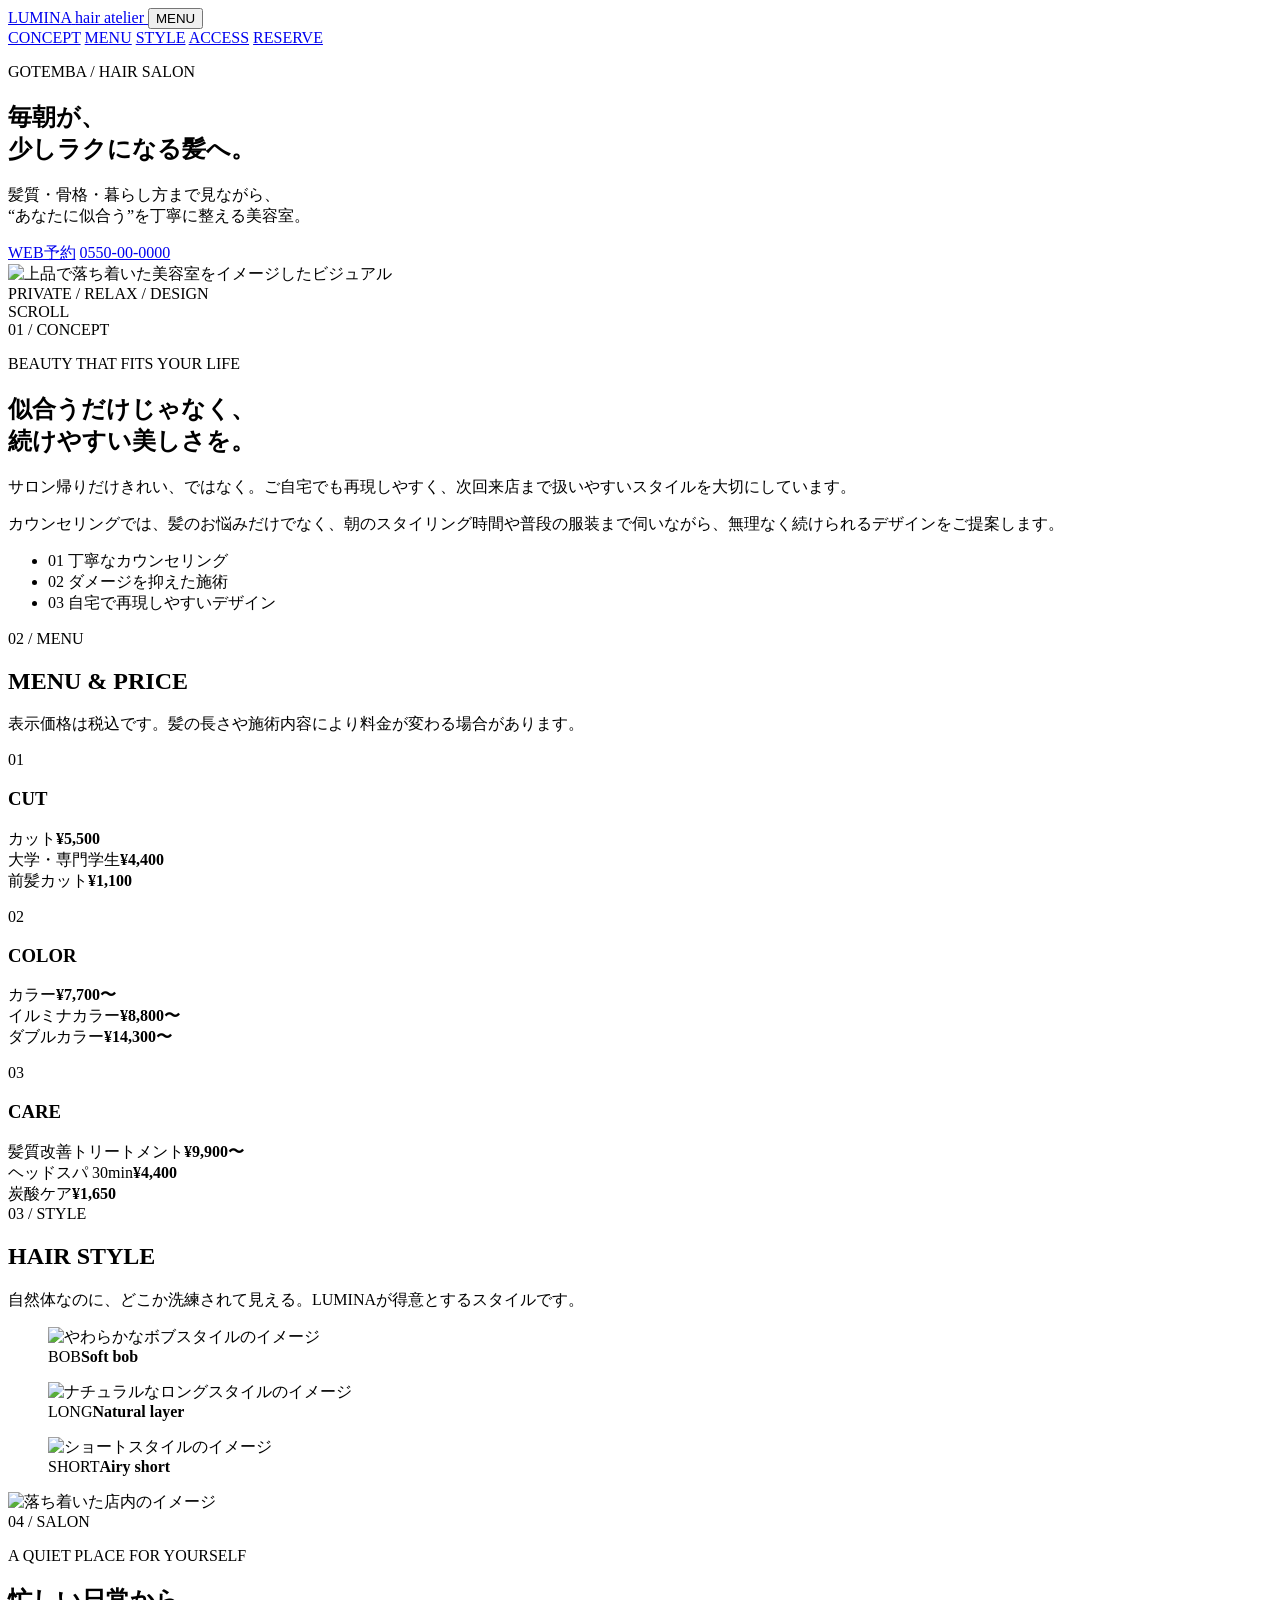
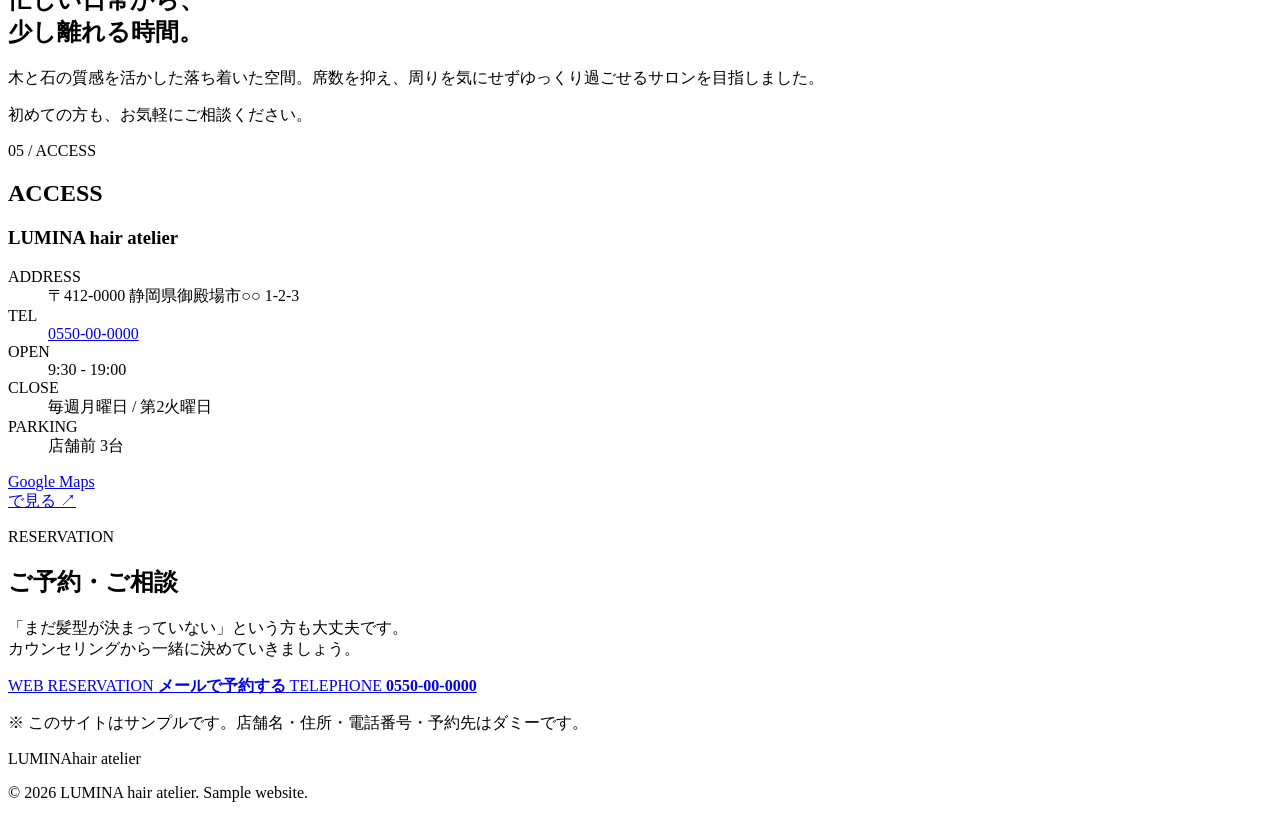
==== index.html @ da809fb8 "Add index.html" ====
<!doctype html>
<html lang="ja">
<head>
  <meta charset="utf-8" />
  <meta name="viewport" content="width=device-width, initial-scale=1" />
  <meta name="description" content="御殿場の美容室 LUMINA hair atelier。髪質とライフスタイルに寄り添い、扱いやすく上品なヘアスタイルをご提案します。" />
  <meta name="theme-color" content="#f6f1ea" />
  <meta property="og:title" content="LUMINA hair atelier | 御殿場の美容室" />
  <meta property="og:description" content="毎朝が、少しラクになる髪へ。カット・カラー・髪質改善まで、あなたに合わせてご提案します。" />
  <meta property="og:type" content="website" />
  <title>LUMINA hair atelier | 御殿場の美容室</title>
  <link rel="stylesheet" href="styles.css" />
</head>
<body>
  <header class="site-header" id="top">
    <a class="brand" href="#top" aria-label="トップへ">
      <span class="brand-main">LUMINA</span>
      <span class="brand-sub">hair atelier</span>
    </a>
    <button class="menu-btn" type="button" aria-expanded="false" aria-controls="global-nav">MENU</button>
    <nav id="global-nav" class="global-nav" aria-label="メインナビゲーション">
      <a href="#concept">CONCEPT</a>
      <a href="#menu">MENU</a>
      <a href="#style">STYLE</a>
      <a href="#access">ACCESS</a>
      <a class="nav-cta" href="#reserve">RESERVE</a>
    </nav>
  </header>

  <main>
    <section class="hero">
      <div class="hero-copy reveal">
        <p class="eyebrow">GOTEMBA / HAIR SALON</p>
        <h1>毎朝が、<br />少しラクになる髪へ。</h1>
        <p class="lead">髪質・骨格・暮らし方まで見ながら、<br class="pc" />“あなたに似合う”を丁寧に整える美容室。</p>
        <div class="hero-actions">
          <a class="btn primary" href="#reserve">WEB予約</a>
          <a class="btn ghost" href="tel:0550000000">0550-00-0000</a>
        </div>
      </div>
      <div class="hero-visual reveal delay-1">
        <img src="assets/hero.svg" alt="上品で落ち着いた美容室をイメージしたビジュアル" />
        <div class="hero-tag">PRIVATE / RELAX / DESIGN</div>
      </div>
      <div class="scroll-hint">SCROLL</div>
    </section>

    <section class="section intro" id="concept">
      <div class="section-label">01 / CONCEPT</div>
      <div class="split">
        <div class="split-title reveal">
          <p class="eyebrow">BEAUTY THAT FITS YOUR LIFE</p>
          <h2>似合うだけじゃなく、<br />続けやすい美しさを。</h2>
        </div>
        <div class="split-body reveal delay-1">
          <p>サロン帰りだけきれい、ではなく。ご自宅でも再現しやすく、次回来店まで扱いやすいスタイルを大切にしています。</p>
          <p>カウンセリングでは、髪のお悩みだけでなく、朝のスタイリング時間や普段の服装まで伺いながら、無理なく続けられるデザインをご提案します。</p>
          <ul class="feature-list">
            <li><span>01</span> 丁寧なカウンセリング</li>
            <li><span>02</span> ダメージを抑えた施術</li>
            <li><span>03</span> 自宅で再現しやすいデザイン</li>
          </ul>
        </div>
      </div>
    </section>

    <section class="section menu-section" id="menu">
      <div class="section-head reveal">
        <div>
          <div class="section-label">02 / MENU</div>
          <h2>MENU & PRICE</h2>
        </div>
        <p>表示価格は税込です。髪の長さや施術内容により料金が変わる場合があります。</p>
      </div>
      <div class="menu-grid">
        <article class="menu-card reveal">
          <p class="menu-no">01</p>
          <h3>CUT</h3>
          <div class="price-row"><span>カット</span><strong>¥5,500</strong></div>
          <div class="price-row"><span>大学・専門学生</span><strong>¥4,400</strong></div>
          <div class="price-row"><span>前髪カット</span><strong>¥1,100</strong></div>
        </article>
        <article class="menu-card reveal delay-1">
          <p class="menu-no">02</p>
          <h3>COLOR</h3>
          <div class="price-row"><span>カラー</span><strong>¥7,700〜</strong></div>
          <div class="price-row"><span>イルミナカラー</span><strong>¥8,800〜</strong></div>
          <div class="price-row"><span>ダブルカラー</span><strong>¥14,300〜</strong></div>
        </article>
        <article class="menu-card reveal delay-2">
          <p class="menu-no">03</p>
          <h3>CARE</h3>
          <div class="price-row"><span>髪質改善トリートメント</span><strong>¥9,900〜</strong></div>
          <div class="price-row"><span>ヘッドスパ 30min</span><strong>¥4,400</strong></div>
          <div class="price-row"><span>炭酸ケア</span><strong>¥1,650</strong></div>
        </article>
      </div>
    </section>

    <section class="section style-section" id="style">
      <div class="section-head reveal">
        <div>
          <div class="section-label">03 / STYLE</div>
          <h2>HAIR STYLE</h2>
        </div>
        <p>自然体なのに、どこか洗練されて見える。LUMINAが得意とするスタイルです。</p>
      </div>
      <div class="style-grid">
        <figure class="style-card reveal">
          <img src="assets/style-1.svg" alt="やわらかなボブスタイルのイメージ" />
          <figcaption><span>BOB</span><strong>Soft bob</strong></figcaption>
        </figure>
        <figure class="style-card tall reveal delay-1">
          <img src="assets/style-2.svg" alt="ナチュラルなロングスタイルのイメージ" />
          <figcaption><span>LONG</span><strong>Natural layer</strong></figcaption>
        </figure>
        <figure class="style-card reveal delay-2">
          <img src="assets/style-3.svg" alt="ショートスタイルのイメージ" />
          <figcaption><span>SHORT</span><strong>Airy short</strong></figcaption>
        </figure>
      </div>
    </section>

    <section class="section salon-section">
      <div class="salon-visual reveal">
        <img src="assets/salon.svg" alt="落ち着いた店内のイメージ" />
      </div>
      <div class="salon-copy reveal delay-1">
        <div class="section-label">04 / SALON</div>
        <p class="eyebrow">A QUIET PLACE FOR YOURSELF</p>
        <h2>忙しい日常から、<br />少し離れる時間。</h2>
        <p>木と石の質感を活かした落ち着いた空間。席数を抑え、周りを気にせずゆっくり過ごせるサロンを目指しました。</p>
        <p>初めての方も、お気軽にご相談ください。</p>
      </div>
    </section>

    <section class="section access-section" id="access">
      <div class="section-head reveal">
        <div>
          <div class="section-label">05 / ACCESS</div>
          <h2>ACCESS</h2>
        </div>
      </div>
      <div class="access-grid">
        <div class="access-info reveal">
          <h3>LUMINA hair atelier</h3>
          <dl>
            <div><dt>ADDRESS</dt><dd>〒412-0000 静岡県御殿場市○○ 1-2-3</dd></div>
            <div><dt>TEL</dt><dd><a href="tel:0550000000">0550-00-0000</a></dd></div>
            <div><dt>OPEN</dt><dd>9:30 - 19:00</dd></div>
            <div><dt>CLOSE</dt><dd>毎週月曜日 / 第2火曜日</dd></div>
            <div><dt>PARKING</dt><dd>店舗前 3台</dd></div>
          </dl>
        </div>
        <a class="map-card reveal delay-1" href="https://maps.google.com/" target="_blank" rel="noopener noreferrer" aria-label="Google Mapsを開く">
          <div class="map-gridline"></div>
          <span>Google Maps<br />で見る ↗</span>
        </a>
      </div>
    </section>

    <section class="reserve" id="reserve">
      <div class="reserve-inner reveal">
        <p class="eyebrow">RESERVATION</p>
        <h2>ご予約・ご相談</h2>
        <p>「まだ髪型が決まっていない」という方も大丈夫です。<br />カウンセリングから一緒に決めていきましょう。</p>
        <div class="reserve-actions">
          <a class="reserve-link main" href="mailto:sample@example.com?subject=LUMINA%20%E4%BA%88%E7%B4%84%E5%B8%8C%E6%9C%9B">
            <span>WEB RESERVATION</span>
            <strong>メールで予約する</strong>
          </a>
          <a class="reserve-link" href="tel:0550000000">
            <span>TELEPHONE</span>
            <strong>0550-00-0000</strong>
          </a>
        </div>
        <p class="note">※ このサイトはサンプルです。店舗名・住所・電話番号・予約先はダミーです。</p>
      </div>
    </section>
  </main>

  <footer class="site-footer">
    <div class="brand footer-brand"><span class="brand-main">LUMINA</span><span class="brand-sub">hair atelier</span></div>
    <p>© 2026 LUMINA hair atelier. Sample website.</p>
  </footer>

  <script src="script.js"></script>
</body>
</html>
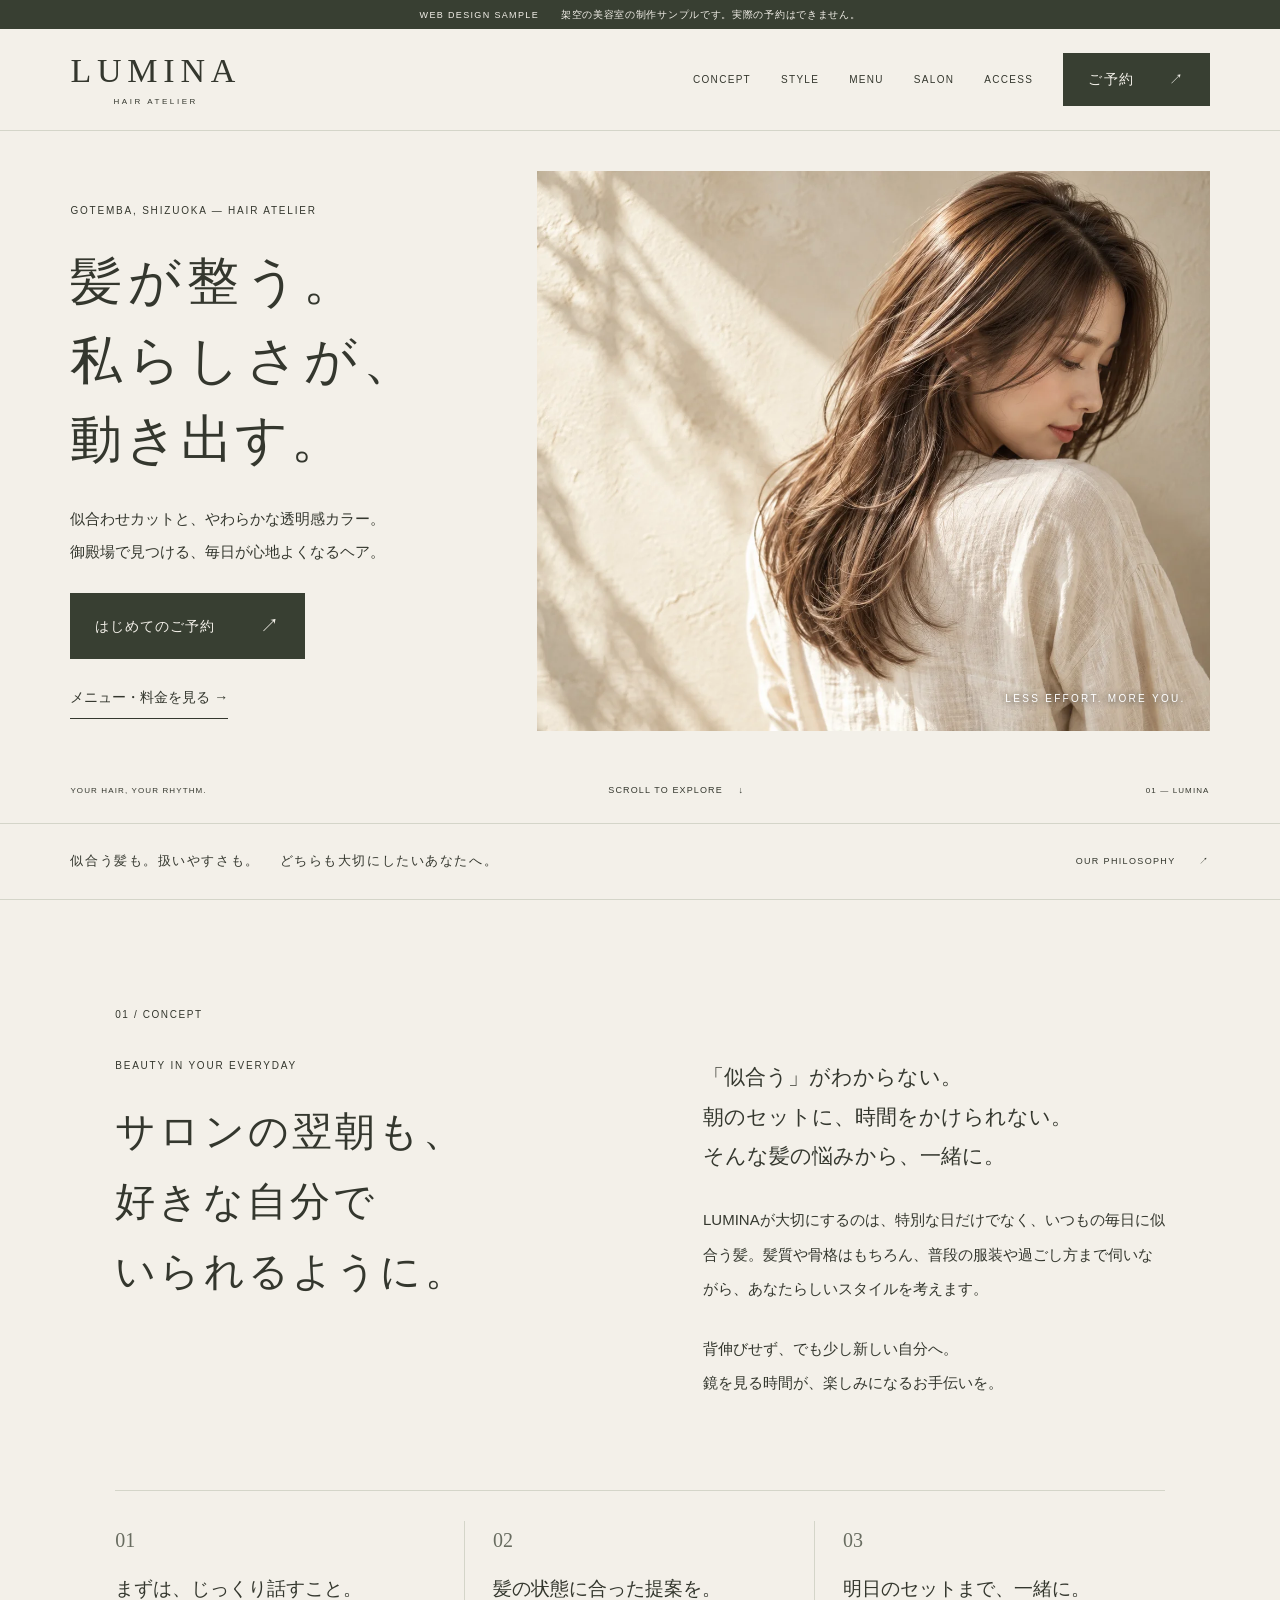
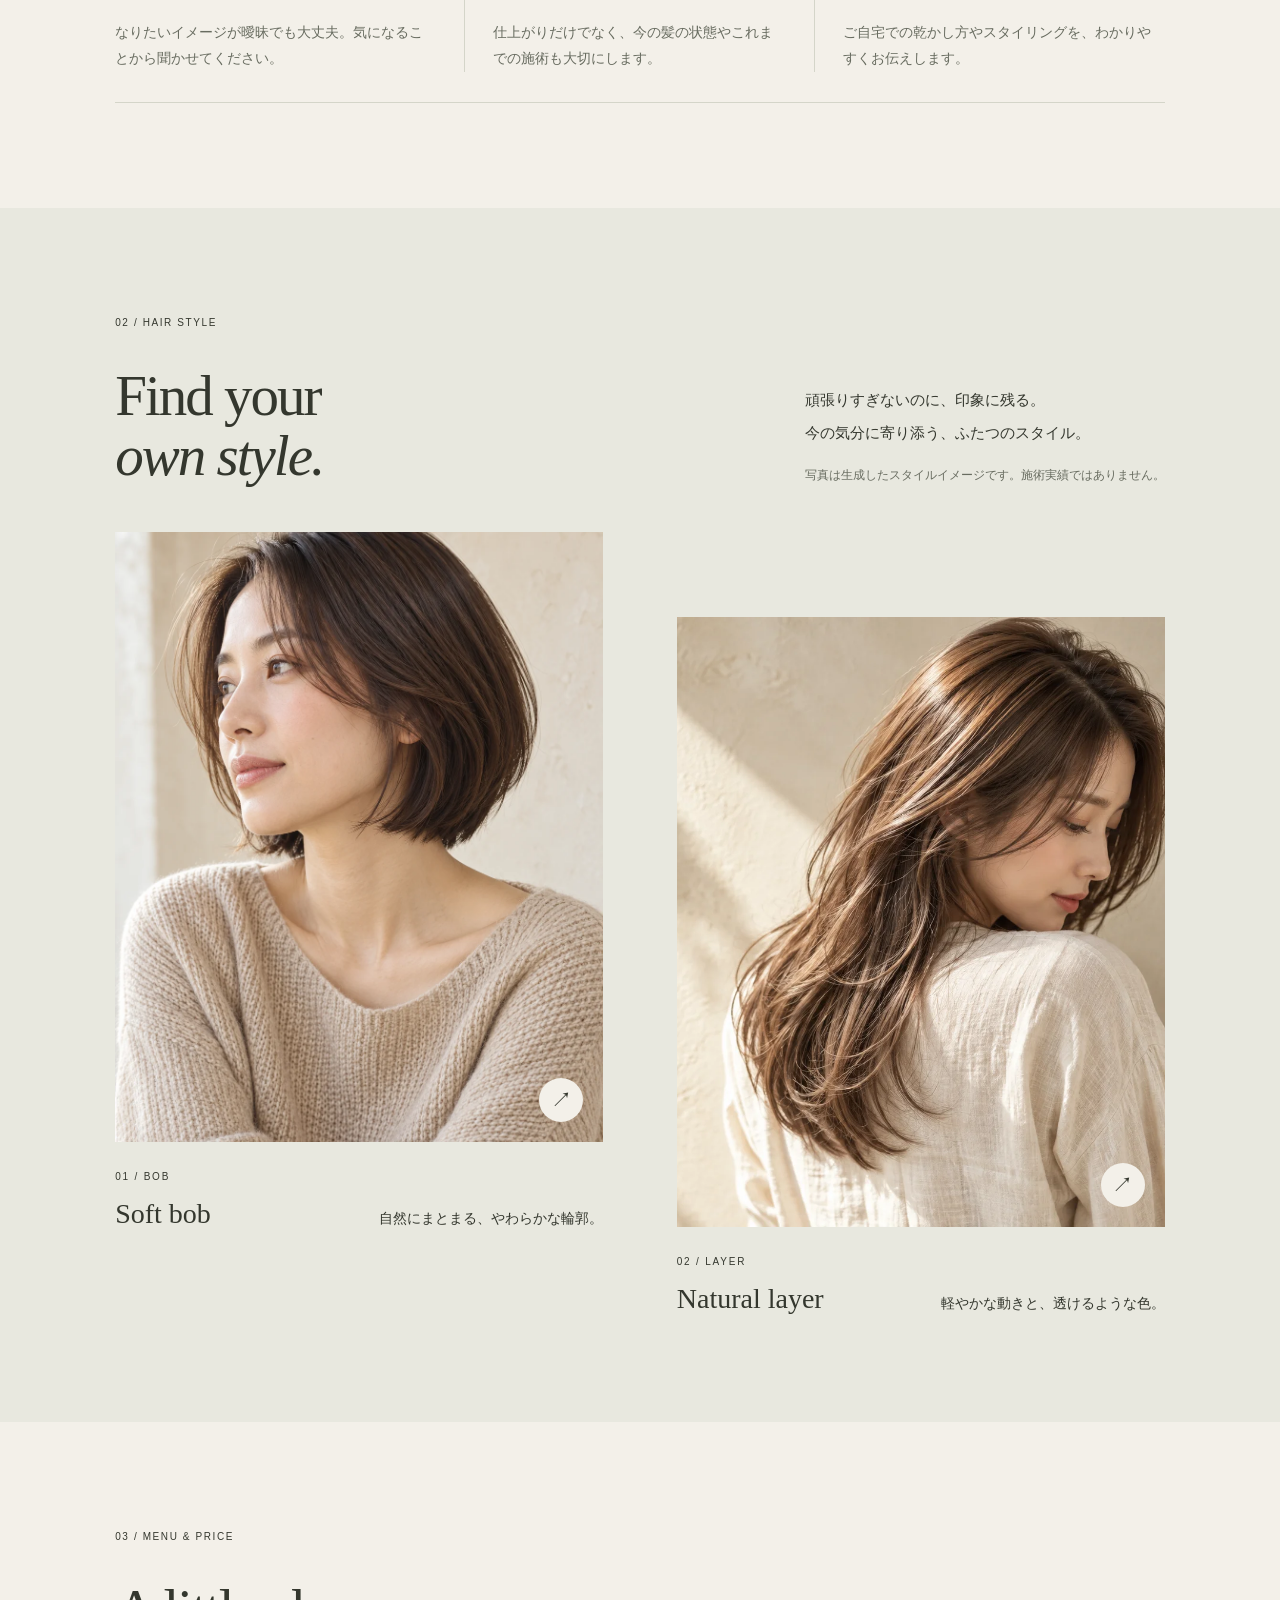
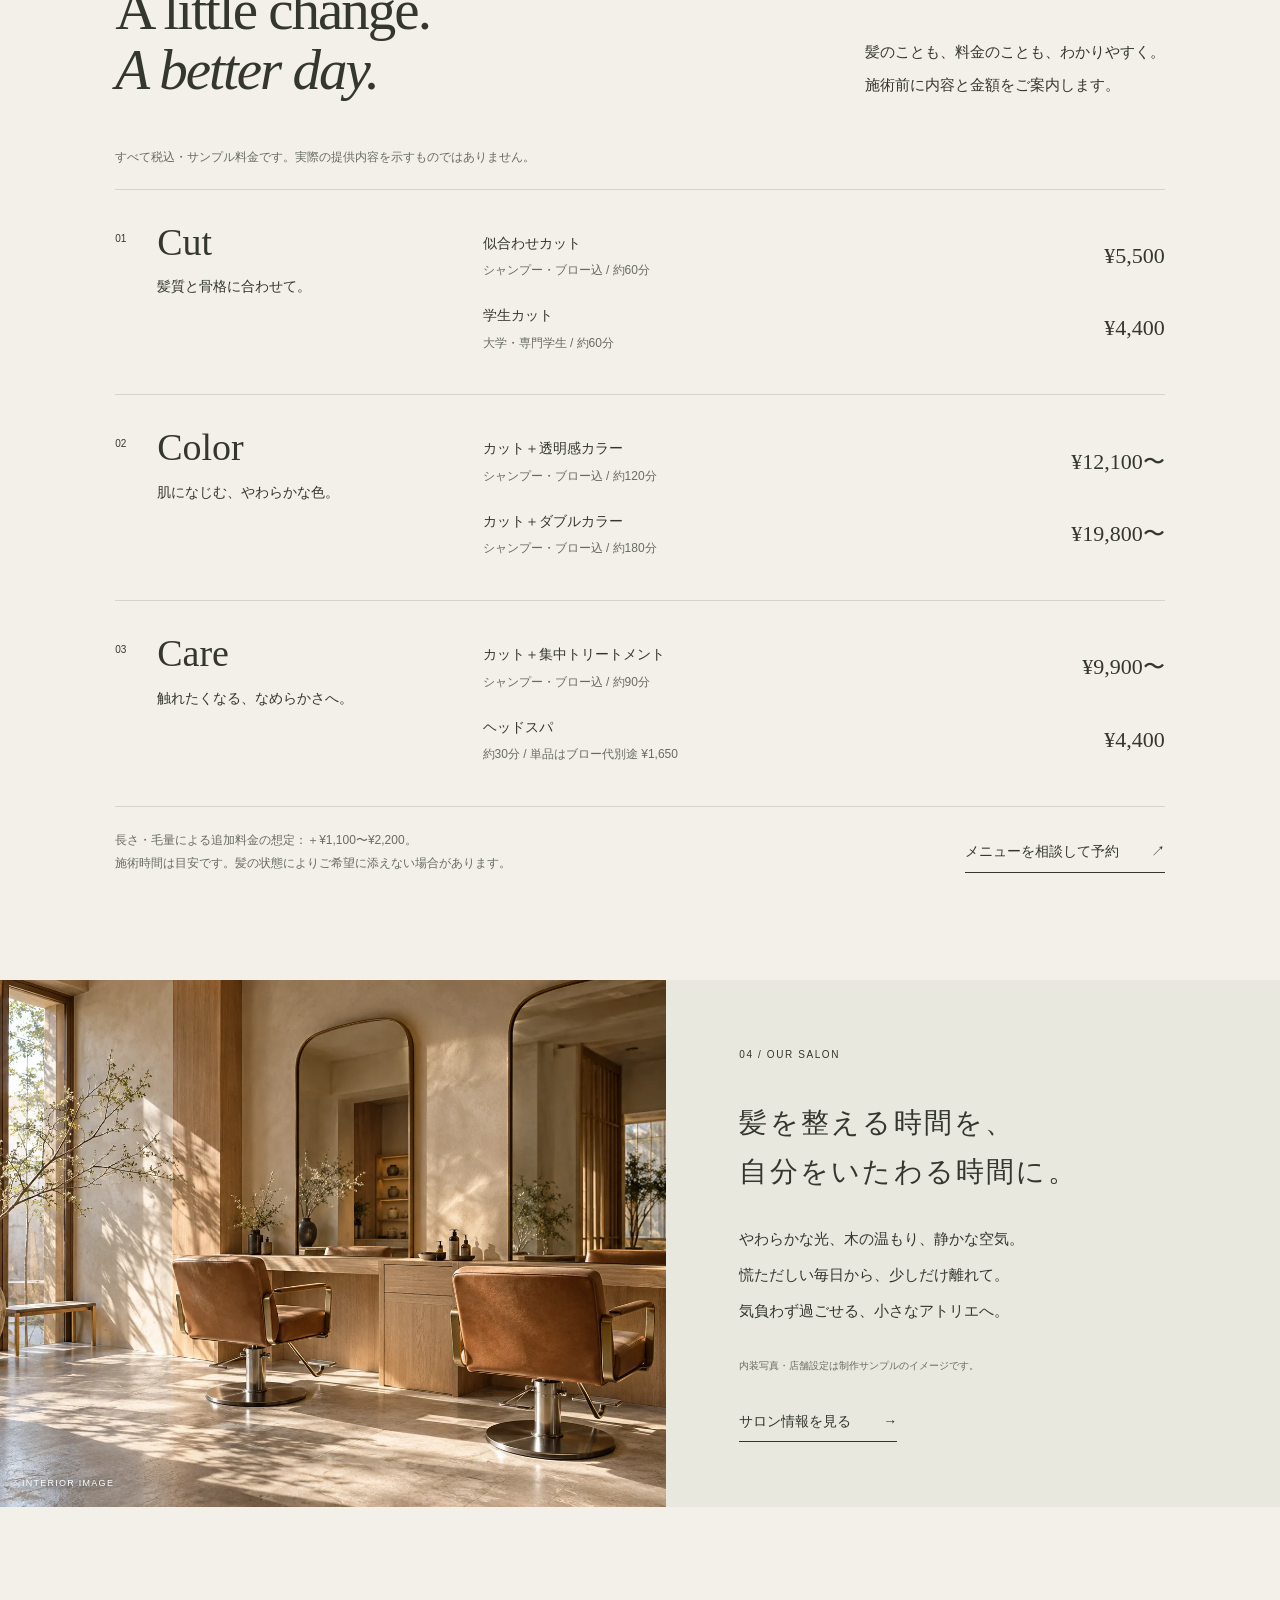
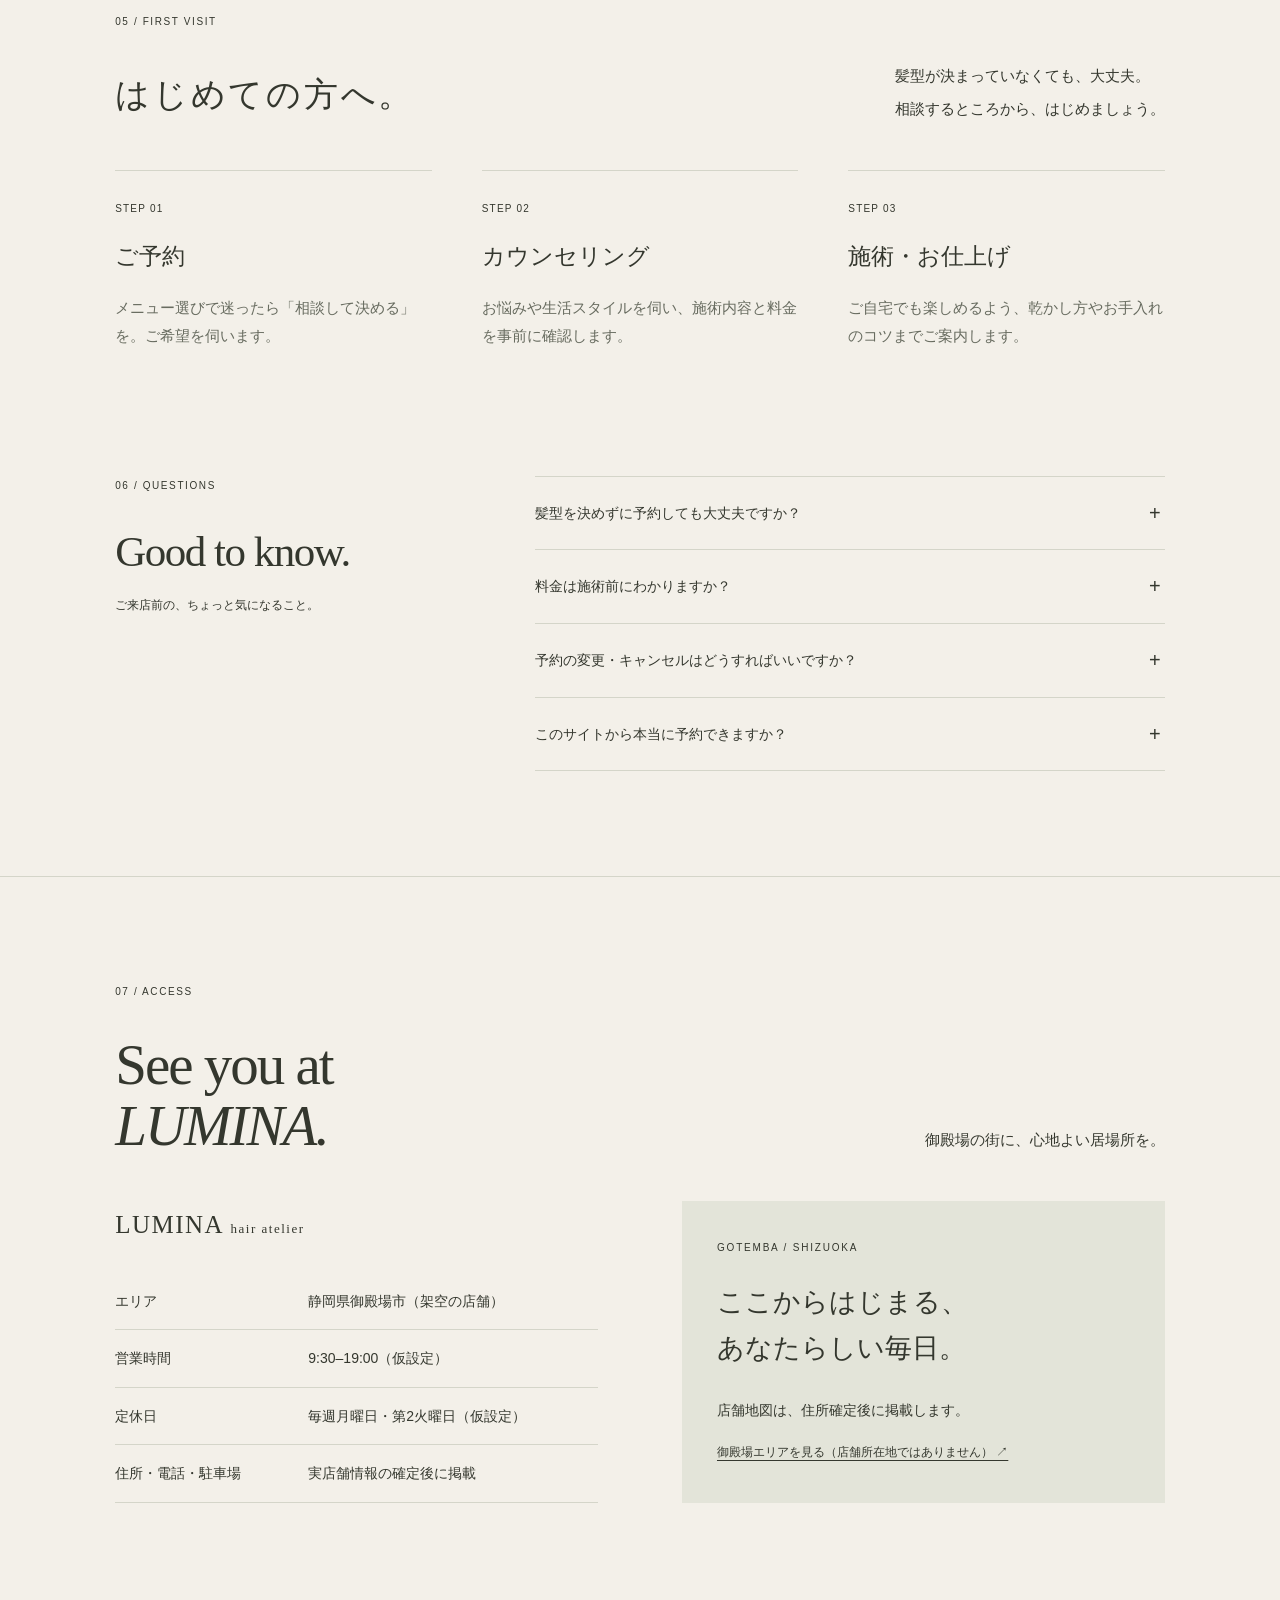
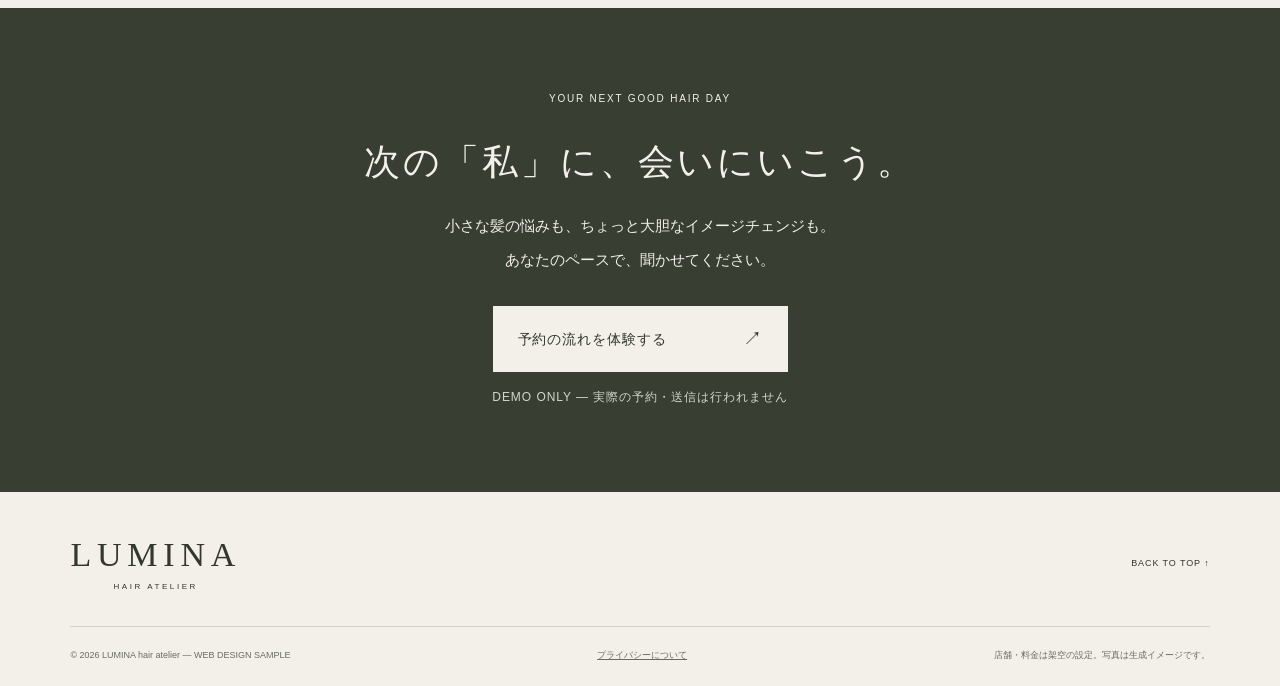
==== commit 89e67196: "Redesign LUMINA salon sample with original imagery and reservation demo" ====
--- a/index.html
+++ b/index.html
@@ -1,189 +1,405 @@
 <!doctype html>
 <html lang="ja">
 <head>
-  <meta charset="utf-8" />
-  <meta name="viewport" content="width=device-width, initial-scale=1" />
-  <meta name="description" content="御殿場の美容室 LUMINA hair atelier。髪質とライフスタイルに寄り添い、扱いやすく上品なヘアスタイルをご提案します。" />
-  <meta name="theme-color" content="#f6f1ea" />
-  <meta property="og:title" content="LUMINA hair atelier | 御殿場の美容室" />
-  <meta property="og:description" content="毎朝が、少しラクになる髪へ。カット・カラー・髪質改善まで、あなたに合わせてご提案します。" />
-  <meta property="og:type" content="website" />
-  <title>LUMINA hair atelier | 御殿場の美容室</title>
-  <link rel="stylesheet" href="styles.css" />
+<meta charset="utf-8">
+<meta name="viewport" content="width=device-width, initial-scale=1">
+<title>LUMINA hair atelier｜御殿場の美容室・サンプルサイト</title>
+<meta name="description" content="御殿場の美容室を想定したLUMINA hair atelierの制作サンプル。似合わせカット、透明感カラー、ヘアケアを、写真と料金からご覧いただけます。">
+<meta name="robots" content="noindex, follow">
+<meta name="theme-color" content="#f3f0e9">
+<link rel="canonical" href="https://taikiyamakado-hash.github.io/salon-sample-site/">
+<meta property="og:title" content="LUMINA hair atelier｜私らしく、心地よく。">
+<meta property="og:description" content="似合わせカットと透明感カラー。御殿場の美容室を想定したWeb制作サンプルです。">
+<meta property="og:type" content="website">
+<meta property="og:locale" content="ja_JP">
+<meta property="og:url" content="https://taikiyamakado-hash.github.io/salon-sample-site/">
+<link rel="icon" type="image/svg+xml" href="assets/favicon.svg">
+<link rel="stylesheet" href="styles.css">
+<script src="script.js" defer>
+</script>
 </head>
-<body>
-  <header class="site-header" id="top">
-    <a class="brand" href="#top" aria-label="トップへ">
-      <span class="brand-main">LUMINA</span>
-      <span class="brand-sub">hair atelier</span>
-    </a>
-    <button class="menu-btn" type="button" aria-expanded="false" aria-controls="global-nav">MENU</button>
-    <nav id="global-nav" class="global-nav" aria-label="メインナビゲーション">
-      <a href="#concept">CONCEPT</a>
-      <a href="#menu">MENU</a>
-      <a href="#style">STYLE</a>
-      <a href="#access">ACCESS</a>
-      <a class="nav-cta" href="#reserve">RESERVE</a>
-    </nav>
-  </header>
-
-  <main>
-    <section class="hero">
-      <div class="hero-copy reveal">
-        <p class="eyebrow">GOTEMBA / HAIR SALON</p>
-        <h1>毎朝が、<br />少しラクになる髪へ。</h1>
-        <p class="lead">髪質・骨格・暮らし方まで見ながら、<br class="pc" />“あなたに似合う”を丁寧に整える美容室。</p>
-        <div class="hero-actions">
-          <a class="btn primary" href="#reserve">WEB予約</a>
-          <a class="btn ghost" href="tel:0550000000">0550-00-0000</a>
-        </div>
-      </div>
-      <div class="hero-visual reveal delay-1">
-        <img src="assets/hero.svg" alt="上品で落ち着いた美容室をイメージしたビジュアル" />
-        <div class="hero-tag">PRIVATE / RELAX / DESIGN</div>
-      </div>
-      <div class="scroll-hint">SCROLL</div>
-    </section>
-
-    <section class="section intro" id="concept">
-      <div class="section-label">01 / CONCEPT</div>
-      <div class="split">
-        <div class="split-title reveal">
-          <p class="eyebrow">BEAUTY THAT FITS YOUR LIFE</p>
-          <h2>似合うだけじゃなく、<br />続けやすい美しさを。</h2>
-        </div>
-        <div class="split-body reveal delay-1">
-          <p>サロン帰りだけきれい、ではなく。ご自宅でも再現しやすく、次回来店まで扱いやすいスタイルを大切にしています。</p>
-          <p>カウンセリングでは、髪のお悩みだけでなく、朝のスタイリング時間や普段の服装まで伺いながら、無理なく続けられるデザインをご提案します。</p>
-          <ul class="feature-list">
-            <li><span>01</span> 丁寧なカウンセリング</li>
-            <li><span>02</span> ダメージを抑えた施術</li>
-            <li><span>03</span> 自宅で再現しやすいデザイン</li>
-          </ul>
-        </div>
-      </div>
-    </section>
-
-    <section class="section menu-section" id="menu">
-      <div class="section-head reveal">
-        <div>
-          <div class="section-label">02 / MENU</div>
-          <h2>MENU & PRICE</h2>
-        </div>
-        <p>表示価格は税込です。髪の長さや施術内容により料金が変わる場合があります。</p>
-      </div>
-      <div class="menu-grid">
-        <article class="menu-card reveal">
-          <p class="menu-no">01</p>
-          <h3>CUT</h3>
-          <div class="price-row"><span>カット</span><strong>¥5,500</strong></div>
-          <div class="price-row"><span>大学・専門学生</span><strong>¥4,400</strong></div>
-          <div class="price-row"><span>前髪カット</span><strong>¥1,100</strong></div>
-        </article>
-        <article class="menu-card reveal delay-1">
-          <p class="menu-no">02</p>
-          <h3>COLOR</h3>
-          <div class="price-row"><span>カラー</span><strong>¥7,700〜</strong></div>
-          <div class="price-row"><span>イルミナカラー</span><strong>¥8,800〜</strong></div>
-          <div class="price-row"><span>ダブルカラー</span><strong>¥14,300〜</strong></div>
-        </article>
-        <article class="menu-card reveal delay-2">
-          <p class="menu-no">03</p>
-          <h3>CARE</h3>
-          <div class="price-row"><span>髪質改善トリートメント</span><strong>¥9,900〜</strong></div>
-          <div class="price-row"><span>ヘッドスパ 30min</span><strong>¥4,400</strong></div>
-          <div class="price-row"><span>炭酸ケア</span><strong>¥1,650</strong></div>
-        </article>
-      </div>
-    </section>
-
-    <section class="section style-section" id="style">
-      <div class="section-head reveal">
-        <div>
-          <div class="section-label">03 / STYLE</div>
-          <h2>HAIR STYLE</h2>
-        </div>
-        <p>自然体なのに、どこか洗練されて見える。LUMINAが得意とするスタイルです。</p>
-      </div>
-      <div class="style-grid">
-        <figure class="style-card reveal">
-          <img src="assets/style-1.svg" alt="やわらかなボブスタイルのイメージ" />
-          <figcaption><span>BOB</span><strong>Soft bob</strong></figcaption>
-        </figure>
-        <figure class="style-card tall reveal delay-1">
-          <img src="assets/style-2.svg" alt="ナチュラルなロングスタイルのイメージ" />
-          <figcaption><span>LONG</span><strong>Natural layer</strong></figcaption>
-        </figure>
-        <figure class="style-card reveal delay-2">
-          <img src="assets/style-3.svg" alt="ショートスタイルのイメージ" />
-          <figcaption><span>SHORT</span><strong>Airy short</strong></figcaption>
-        </figure>
-      </div>
-    </section>
-
-    <section class="section salon-section">
-      <div class="salon-visual reveal">
-        <img src="assets/salon.svg" alt="落ち着いた店内のイメージ" />
-      </div>
-      <div class="salon-copy reveal delay-1">
-        <div class="section-label">04 / SALON</div>
-        <p class="eyebrow">A QUIET PLACE FOR YOURSELF</p>
-        <h2>忙しい日常から、<br />少し離れる時間。</h2>
-        <p>木と石の質感を活かした落ち着いた空間。席数を抑え、周りを気にせずゆっくり過ごせるサロンを目指しました。</p>
-        <p>初めての方も、お気軽にご相談ください。</p>
-      </div>
-    </section>
-
-    <section class="section access-section" id="access">
-      <div class="section-head reveal">
-        <div>
-          <div class="section-label">05 / ACCESS</div>
-          <h2>ACCESS</h2>
-        </div>
-      </div>
-      <div class="access-grid">
-        <div class="access-info reveal">
-          <h3>LUMINA hair atelier</h3>
-          <dl>
-            <div><dt>ADDRESS</dt><dd>〒412-0000 静岡県御殿場市○○ 1-2-3</dd></div>
-            <div><dt>TEL</dt><dd><a href="tel:0550000000">0550-00-0000</a></dd></div>
-            <div><dt>OPEN</dt><dd>9:30 - 19:00</dd></div>
-            <div><dt>CLOSE</dt><dd>毎週月曜日 / 第2火曜日</dd></div>
-            <div><dt>PARKING</dt><dd>店舗前 3台</dd></div>
-          </dl>
-        </div>
-        <a class="map-card reveal delay-1" href="https://maps.google.com/" target="_blank" rel="noopener noreferrer" aria-label="Google Mapsを開く">
-          <div class="map-gridline"></div>
-          <span>Google Maps<br />で見る ↗</span>
-        </a>
-      </div>
-    </section>
-
-    <section class="reserve" id="reserve">
-      <div class="reserve-inner reveal">
-        <p class="eyebrow">RESERVATION</p>
-        <h2>ご予約・ご相談</h2>
-        <p>「まだ髪型が決まっていない」という方も大丈夫です。<br />カウンセリングから一緒に決めていきましょう。</p>
-        <div class="reserve-actions">
-          <a class="reserve-link main" href="mailto:sample@example.com?subject=LUMINA%20%E4%BA%88%E7%B4%84%E5%B8%8C%E6%9C%9B">
-            <span>WEB RESERVATION</span>
-            <strong>メールで予約する</strong>
-          </a>
-          <a class="reserve-link" href="tel:0550000000">
-            <span>TELEPHONE</span>
-            <strong>0550-00-0000</strong>
-          </a>
-        </div>
-        <p class="note">※ このサイトはサンプルです。店舗名・住所・電話番号・予約先はダミーです。</p>
-      </div>
-    </section>
-  </main>
-
-  <footer class="site-footer">
-    <div class="brand footer-brand"><span class="brand-main">LUMINA</span><span class="brand-sub">hair atelier</span></div>
-    <p>© 2026 LUMINA hair atelier. Sample website.</p>
-  </footer>
-
-  <script src="script.js"></script>
+<body id="top">
+<a class="skip-link" href="#main">本文へスキップ</a>
+<div class="sample-banner">WEB DESIGN SAMPLE <span>架空の美容室の制作サンプルです。実際の予約はできません。</span>
+</div>
+<header class="header">
+<a class="brand" href="#top" aria-label="LUMINA トップへ">LUMINA<span>HAIR ATELIER</span>
+</a>
+<button class="menu-toggle" aria-controls="nav" aria-expanded="false" type="button">
+<span class="menu-icon">
+</span>
+<span class="toggle-label">MENU</span>
+</button>
+<nav id="nav" aria-label="メインメニュー">
+<a href="#concept">CONCEPT</a>
+<a href="#style">STYLE</a>
+<a href="#menu">MENU</a>
+<a href="#salon">SALON</a>
+<a href="#access">ACCESS</a>
+<a class="nav-reserve" href="#reserve">ご予約 <span>↗</span>
+</a>
+</nav>
+</header>
+<main id="main">
+<section class="hero" aria-labelledby="hero-title">
+<div class="hero-copy">
+<p class="eyebrow">GOTEMBA, SHIZUOKA — HAIR ATELIER</p>
+<h1 id="hero-title">髪が整う。<br>私らしさが、<br>
+<span>動き出す。</span>
+</h1>
+<p class="hero-lead">似合わせカットと、やわらかな透明感カラー。<br>御殿場で見つける、毎日が心地よくなるヘア。</p>
+<a class="button dark" href="#reserve">はじめてのご予約 <span>↗</span>
+</a>
+<a class="text-link" href="#menu">メニュー・料金を見る <span>→</span>
+</a>
+</div>
+<figure class="hero-photo">
+<img src="assets/hero.webp" width="1536" height="1024" alt="やわらかな光に映えるブラウンのレイヤーヘアのイメージ" fetchpriority="high">
+<figcaption>LESS EFFORT. MORE YOU.</figcaption>
+</figure>
+<div class="hero-bottom">
+<span>YOUR HAIR, YOUR RHYTHM.</span>
+<a href="#concept">SCROLL TO EXPLORE <span>↓</span>
+</a>
+<span>01 — LUMINA</span>
+</div>
+</section>
+<div class="intro-strip">
+<p>似合う髪も。扱いやすさも。<span>どちらも大切にしたいあなたへ。</span>
+</p>
+<a href="#concept">OUR PHILOSOPHY <span>↗</span>
+</a>
+</div>
+<section class="concept section" id="concept">
+<div class="section-index">01 / CONCEPT</div>
+<div class="concept-layout">
+<div>
+<p class="eyebrow">BEAUTY IN YOUR EVERYDAY</p>
+<h2>サロンの翌朝も、<br>好きな自分で<br>いられるように。</h2>
+</div>
+<div class="concept-body">
+<p class="large-copy">「似合う」がわからない。<br>朝のセットに、時間をかけられない。<br>そんな髪の悩みから、一緒に。</p>
+<p>LUMINAが大切にするのは、特別な日だけでなく、いつもの毎日に似合う髪。髪質や骨格はもちろん、普段の服装や過ごし方まで伺いながら、あなたらしいスタイルを考えます。</p>
+<p>背伸びせず、でも少し新しい自分へ。<br>鏡を見る時間が、楽しみになるお手伝いを。</p>
+</div>
+</div>
+<div class="values">
+<article>
+<span>01</span>
+<h3>まずは、じっくり話すこと。</h3>
+<p>なりたいイメージが曖昧でも大丈夫。気になることから聞かせてください。</p>
+</article>
+<article>
+<span>02</span>
+<h3>髪の状態に合った提案を。</h3>
+<p>仕上がりだけでなく、今の髪の状態やこれまでの施術も大切にします。</p>
+</article>
+<article>
+<span>03</span>
+<h3>明日のセットまで、一緒に。</h3>
+<p>ご自宅での乾かし方やスタイリングを、わかりやすくお伝えします。</p>
+</article>
+</div>
+</section>
+<section class="styles section" id="style">
+<div class="section-heading">
+<div>
+<div class="section-index">02 / HAIR STYLE</div>
+<h2 class="english-title">Find your<br>
+<i>own style.</i>
+</h2>
+</div>
+<div>
+<p>頑張りすぎないのに、印象に残る。<br>今の気分に寄り添う、ふたつのスタイル。</p>
+<span class="small-note">写真は生成したスタイルイメージです。施術実績ではありません。</span>
+</div>
+</div>
+<div class="style-grid">
+<article class="style-card">
+<button class="style-open" data-style="bob" aria-label="Soft bobの詳細を見る">
+<img src="assets/bob.webp" alt="丸みのあるシルエットのダークブラウンボブ" loading="lazy" width="1024" height="1536">
+<span class="round-arrow">↗</span>
+</button>
+<div class="style-caption">
+<div>
+<span class="eyebrow">01 / BOB</span>
+<h3>Soft bob</h3>
+</div>
+<p>自然にまとまる、やわらかな輪郭。</p>
+</div>
+</article>
+<article class="style-card offset">
+<button class="style-open" data-style="layer" aria-label="Natural layerの詳細を見る">
+<img src="assets/hero.webp" alt="毛先に動きをつけたブラウンのレイヤースタイル" loading="lazy" width="1536" height="1024">
+<span class="round-arrow">↗</span>
+</button>
+<div class="style-caption">
+<div>
+<span class="eyebrow">02 / LAYER</span>
+<h3>Natural layer</h3>
+</div>
+<p>軽やかな動きと、透けるような色。</p>
+</div>
+</article>
+</div>
+</section>
+<section class="menus section" id="menu">
+<div class="section-heading">
+<div>
+<div class="section-index">03 / MENU & PRICE</div>
+<h2 class="english-title">A little change.<br>
+<i>A better day.</i>
+</h2>
+</div>
+<p>髪のことも、料金のことも、わかりやすく。<br>施術前に内容と金額をご案内します。</p>
+</div>
+<p class="menu-note">すべて税込・サンプル料金です。実際の提供内容を示すものではありません。</p>
+<div class="menu-list">
+<article>
+<div class="menu-category">
+<span>01</span>
+<h3>Cut</h3>
+<p>髪質と骨格に合わせて。</p>
+</div>
+<dl>
+<div>
+<dt>似合わせカット <small>シャンプー・ブロー込 / 約60分</small>
+</dt>
+<dd>¥5,500</dd>
+</div>
+<div>
+<dt>学生カット <small>大学・専門学生 / 約60分</small>
+</dt>
+<dd>¥4,400</dd>
+</div>
+</dl>
+</article>
+<article>
+<div class="menu-category">
+<span>02</span>
+<h3>Color</h3>
+<p>肌になじむ、やわらかな色。</p>
+</div>
+<dl>
+<div>
+<dt>カット＋透明感カラー <small>シャンプー・ブロー込 / 約120分</small>
+</dt>
+<dd>¥12,100〜</dd>
+</div>
+<div>
+<dt>カット＋ダブルカラー <small>シャンプー・ブロー込 / 約180分</small>
+</dt>
+<dd>¥19,800〜</dd>
+</div>
+</dl>
+</article>
+<article>
+<div class="menu-category">
+<span>03</span>
+<h3>Care</h3>
+<p>触れたくなる、なめらかさへ。</p>
+</div>
+<dl>
+<div>
+<dt>カット＋集中トリートメント <small>シャンプー・ブロー込 / 約90分</small>
+</dt>
+<dd>¥9,900〜</dd>
+</div>
+<div>
+<dt>ヘッドスパ <small>約30分 / 単品はブロー代別途 ¥1,650</small>
+</dt>
+<dd>¥4,400</dd>
+</div>
+</dl>
+</article>
+</div>
+<div class="menu-foot">
+<p>長さ・毛量による追加料金の想定：＋¥1,100〜¥2,200。<br>施術時間は目安です。髪の状態によりご希望に添えない場合があります。</p>
+<a class="text-link" href="#reserve">メニューを相談して予約 <span>↗</span>
+</a>
+</div>
+</section>
+<section class="salon" id="salon">
+<figure>
+<img src="assets/salon.webp" alt="木の質感と自然光を取り入れたサロンの内装イメージ" loading="lazy" width="1536" height="1024">
+<figcaption>INTERIOR IMAGE</figcaption>
+</figure>
+<div class="salon-copy">
+<div class="section-index">04 / OUR SALON</div>
+<h2>髪を整える時間を、<br>自分をいたわる時間に。</h2>
+<p>やわらかな光、木の温もり、静かな空気。<br>慌ただしい毎日から、少しだけ離れて。<br>気負わず過ごせる、小さなアトリエへ。</p>
+<p class="small-note">内装写真・店舗設定は制作サンプルのイメージです。</p>
+<a class="text-link" href="#access">サロン情報を見る <span>→</span>
+</a>
+</div>
+</section>
+<section class="section first-visit" id="first-visit">
+<div class="section-heading">
+<div>
+<div class="section-index">05 / FIRST VISIT</div>
+<h2>はじめての方へ。</h2>
+</div>
+<p>髪型が決まっていなくても、大丈夫。<br>相談するところから、はじめましょう。</p>
+</div>
+<ol class="steps">
+<li>
+<span>STEP 01</span>
+<h3>ご予約</h3>
+<p>メニュー選びで迷ったら「相談して決める」を。ご希望を伺います。</p>
+</li>
+<li>
+<span>STEP 02</span>
+<h3>カウンセリング</h3>
+<p>お悩みや生活スタイルを伺い、施術内容と料金を事前に確認します。</p>
+</li>
+<li>
+<span>STEP 03</span>
+<h3>施術・お仕上げ</h3>
+<p>ご自宅でも楽しめるよう、乾かし方やお手入れのコツまでご案内します。</p>
+</li>
+</ol>
+</section>
+<section class="section faq" id="faq">
+<div>
+<div class="section-index">06 / QUESTIONS</div>
+<h2 class="english-title">Good to know.</h2>
+<p>ご来店前の、ちょっと気になること。</p>
+</div>
+<div class="faq-list">
+<details>
+<summary>髪型を決めずに予約しても大丈夫ですか？</summary>
+<p>はい。なりたい雰囲気や、今の髪で気になることから一緒に考えます。参考写真があればお持ちください。</p>
+</details>
+<details>
+<summary>料金は施術前にわかりますか？</summary>
+<p>カウンセリングで施術内容・追加料金を含む総額をお伝えする想定です。掲載料金はこのサンプルの仮設定です。</p>
+</details>
+<details>
+<summary>予約の変更・キャンセルはどうすればいいですか？</summary>
+<p>実店舗では予約サービスやお電話でのご連絡をご案内します。このサンプルでは予約・変更・キャンセルの受付は行っていません。</p>
+</details>
+<details>
+<summary>このサイトから本当に予約できますか？</summary>
+<p>本サイトは架空の美容室の制作サンプルです。予約ボタンから操作を体験できますが、情報の送信や実際の予約は行われません。</p>
+</details>
+</div>
+</section>
+<section class="section access" id="access">
+<div class="section-heading">
+<div>
+<div class="section-index">07 / ACCESS</div>
+<h2 class="english-title">See you at<br>
+<i>LUMINA.</i>
+</h2>
+</div>
+<p>御殿場の街に、心地よい居場所を。</p>
+</div>
+<div class="access-layout">
+<div>
+<h3>LUMINA <span>hair atelier</span>
+</h3>
+<dl>
+<div>
+<dt>エリア</dt>
+<dd>静岡県御殿場市（架空の店舗）</dd>
+</div>
+<div>
+<dt>営業時間</dt>
+<dd>9:30–19:00（仮設定）</dd>
+</div>
+<div>
+<dt>定休日</dt>
+<dd>毎週月曜日・第2火曜日（仮設定）</dd>
+</div>
+<div>
+<dt>住所・電話・駐車場</dt>
+<dd>実店舗情報の確定後に掲載</dd>
+</div>
+</dl>
+</div>
+<div class="access-card">
+<span class="eyebrow">GOTEMBA / SHIZUOKA</span>
+<p>ここからはじまる、<br>あなたらしい毎日。</p>
+<span>店舗地図は、住所確定後に掲載します。</span>
+<a href="https://www.google.com/maps/search/?api=1&query=%E9%9D%99%E5%B2%A1%E7%9C%8C%E5%BE%A1%E6%AE%BF%E5%A0%B4%E5%B8%82" target="_blank" rel="noopener noreferrer">御殿場エリアを見る（店舗所在地ではありません） ↗</a>
+</div>
+</div>
+</section>
+<section class="reserve" id="reserve">
+<p class="eyebrow">YOUR NEXT GOOD HAIR DAY</p>
+<h2>次の「私」に、会いにいこう。</h2>
+<p>小さな髪の悩みも、ちょっと大胆なイメージチェンジも。<br>あなたのペースで、聞かせてください。</p>
+<button class="button light" type="button" data-reserve>予約の流れを体験する <span>↗</span>
+</button>
+<span class="reserve-note">DEMO ONLY — 実際の予約・送信は行われません</span>
+</section>
+</main>
+<footer>
+<div class="footer-top">
+<a class="brand" href="#top">LUMINA<span>HAIR ATELIER</span>
+</a>
+<a href="#top">BACK TO TOP ↑</a>
+</div>
+<div class="footer-bottom">
+<p>© 2026 LUMINA hair atelier — WEB DESIGN SAMPLE</p>
+<a href="privacy.html">プライバシーについて</a>
+<p>店舗・料金は架空の設定。写真は生成イメージです。</p>
+</div>
+</footer>
+<div class="mobile-cta">
+<a href="#menu">メニュー・料金</a>
+<button type="button" data-reserve>予約体験 <span>↗</span>
+</button>
+</div>
+<dialog id="booking-dialog" aria-labelledby="booking-title">
+<button class="dialog-close" aria-label="閉じる" type="button">×</button>
+<p class="eyebrow">RESERVATION DEMO</p>
+<h2 id="booking-title">ご希望をお聞かせください。</h2>
+<p>操作体験用です。お名前・連絡先は不要です。<br>入力内容は保存・送信されません。</p>
+<form id="booking-form">
+<label for="service">ご希望のメニュー</label>
+<select id="service" required>
+<option value="">選択してください</option>
+<option>相談して決める</option>
+<option>似合わせカット</option>
+<option>カット＋透明感カラー</option>
+<option>カット＋ダブルカラー</option>
+<option>カット＋集中トリートメント</option>
+<option>ヘッドスパ</option>
+</select>
+<label for="visit-date">ご希望日</label>
+<input id="visit-date" type="date" required>
+<label for="visit-time">ご希望の時間帯</label>
+<select id="visit-time" required>
+<option value="">選択してください</option>
+<option>午前（9:30〜12:00）</option>
+<option>午後（12:00〜16:00）</option>
+<option>夕方（16:00〜19:00）</option>
+</select>
+<button class="button dark" type="submit">選択内容を確認する <span>→</span>
+</button>
+</form>
+<div id="booking-result" hidden aria-live="polite">
+<h3>予約体験が完了しました。</h3>
+<p id="booking-summary">
+</p>
+<p>
+<strong>実際の予約は成立していません。</strong>
+<br>実店舗では、この先を予約サービスと連携します。</p>
+<button class="button dark" type="button" id="booking-back">選び直す <span>↶</span>
+</button>
+</div>
+</dialog>
+<dialog id="style-dialog" aria-labelledby="style-title">
+<button class="dialog-close" aria-label="閉じる" type="button">×</button>
+<p class="eyebrow">STYLE NOTES / IMAGE</p>
+<h2 id="style-title">
+</h2>
+<p id="style-description">
+</p>
+<p class="small-note">生成したイメージです。髪質によって仕上がりは異なります。</p>
+<a class="button dark" href="#menu" id="style-menu">メニューを見る <span>→</span>
+</a>
+</dialog>
 </body>
-</html>+</html>
--- a/styles.css
+++ b/styles.css
@@ -0,0 +1,1327 @@
+:root {
+  --paper:#f3f0e9;
+  --ink:#34372e;
+  --muted:#686c60;
+  --line:#d4d5c9;
+  --green:#383f32;
+  --serif:'Times New Roman','Yu Mincho','Hiragino Mincho ProN',serif;
+  --sans:-apple-system,BlinkMacSystemFont,'Hiragino Kaku Gothic ProN','Yu Gothic',sans-serif;
+}
+* {
+  box-sizing:border-box;
+}
+html {
+  scroll-behavior:smooth;
+  scroll-padding-top:110px;
+}
+body {
+  margin:0;
+  color:var(--ink);
+  background:var(--paper);
+  font-family:var(--sans);
+  font-size:14px;
+  line-height:1.9;
+  -webkit-font-smoothing:antialiased;
+}
+button,input,select {
+  font:inherit;
+}
+button,a {
+  -webkit-tap-highlight-color:transparent;
+}
+a {
+  color:inherit;
+  text-decoration:none;
+}
+button {
+  color:inherit;
+  cursor:pointer;
+}
+img {
+  display:block;
+  width:100%;
+  height:100%;
+  object-fit:cover;
+}
+figure,p,h1,h2,h3 {
+  margin:0;
+}
+button {
+  border:0;
+}
+a:focus-visible,button:focus-visible,summary:focus-visible {
+  outline:2px solid #857051;
+  outline-offset:5px;
+}
+input:focus-visible,select:focus-visible {
+  outline:2px solid #857051;
+}
+::selection {
+  background:#d4d7c7;
+}
+.skip-link {
+  position:fixed;
+  top:-100px;
+  left:12px;
+  padding:12px;
+  background:white;
+  z-index:100;
+}
+.skip-link:focus {
+  top:12px;
+}
+.sample-banner {
+  background:var(--green);
+  color:#f3f0e9;
+  text-align:center;
+  font-size:9px;
+  letter-spacing:.15em;
+  padding:5px 14px;
+}
+.sample-banner span {
+  margin-left:18px;
+  font-size:10px;
+  letter-spacing:.07em;
+}
+.header {
+  height:102px;
+  display:flex;
+  align-items:center;
+  justify-content:space-between;
+  padding:0 5.5%;
+  border-bottom:1px solid var(--line);
+  background:var(--paper);
+  position:relative;
+  z-index:10;
+}
+.brand {
+  font-family:var(--serif);
+  font-size:34px;
+  letter-spacing:.17em;
+  line-height:1.05;
+  display:inline-block;
+}
+.brand span {
+  display:block;
+  font-family:var(--sans);
+  font-size:8px;
+  letter-spacing:.32em;
+  text-align:center;
+  margin-top:10px;
+}
+.header nav {
+  display:flex;
+  align-items:center;
+  gap:30px;
+  font-size:10px;
+  letter-spacing:.13em;
+}
+.header nav a:not(.nav-reserve) {
+  padding:14px 0;
+  border-bottom:1px solid transparent;
+}
+.header nav a:hover {
+  border-color:var(--ink);
+}
+.nav-reserve {
+  background:var(--green);
+  color:var(--paper);
+  padding:13px 25px;
+  font-size:12px;
+}
+.nav-reserve span {
+  margin-left:30px;
+}
+.menu-toggle {
+  display:none;
+}
+.hero {
+  position:relative;
+  padding:40px 5.5% 0;
+  display:grid;
+  grid-template-columns:41% 59%;
+  min-height:660px;
+}
+.hero-copy {
+  padding:32px 0 40px;
+  z-index:1;
+}
+.eyebrow {
+  font-size:10px;
+  letter-spacing:.18em;
+  line-height:1.5;
+}
+.hero h1 {
+  font-family:var(--serif);
+  font-weight:400;
+  font-size:clamp(40px,4.1vw,65px);
+  line-height:1.5;
+  letter-spacing:.11em;
+  margin:24px 0;
+}
+.hero h1 span {
+  letter-spacing:.05em;
+}
+.hero-lead {
+  font-size:13px;
+  line-height:2.2;
+  margin-bottom:25px;
+}
+.button {
+  min-height:54px;
+  padding:15px 25px;
+  display:inline-flex;
+  justify-content:space-between;
+  align-items:center;
+  gap:45px;
+  font-size:12px;
+  letter-spacing:.07em;
+  transition:background .2s;
+}
+.dark {
+  background:var(--green);
+  color:var(--paper);
+}
+.dark:hover {
+  background:#555d49;
+}
+.light {
+  background:var(--paper);
+  color:var(--ink);
+}
+.light:hover {
+  background:#dddccd;
+}
+.button span {
+  font-size:19px;
+}
+.hero .text-link {
+  display:block;
+  width:max-content;
+  margin-top:18px;
+}
+.text-link {
+  font-size:12px;
+  border-bottom:1px solid var(--ink);
+  padding:7px 0;
+  display:inline-flex;
+  gap:32px;
+  align-items:center;
+}
+.hero-photo {
+  position:relative;
+  height:560px;
+  overflow:hidden;
+}
+.hero-photo img {
+  object-position:64% center;
+}
+.hero-photo figcaption {
+  position:absolute;
+  bottom:23px;
+  right:24px;
+  color:white;
+  letter-spacing:.23em;
+  font-size:10px;
+  text-shadow:0 1px 6px #333;
+}
+.hero-bottom {
+  grid-column:1/-1;
+  display:flex;
+  justify-content:space-between;
+  align-items:center;
+  font-size:8px;
+  letter-spacing:.14em;
+  height:64px;
+}
+.hero-bottom a {
+  font-size:9px;
+}
+.hero-bottom a span {
+  margin-left:12px;
+}
+.intro-strip {
+  display:flex;
+  align-items:center;
+  justify-content:space-between;
+  border-block:1px solid var(--line);
+  padding:25px 5.5%;
+}
+.intro-strip p {
+  font-size:13px;
+  letter-spacing:.12em;
+}
+.intro-strip p span {
+  margin-left:20px;
+}
+.intro-strip a {
+  font-size:9px;
+  letter-spacing:.15em;
+}
+.intro-strip a span {
+  margin-left:20px;
+}
+.section {
+  padding:105px 9%;
+  max-width:1600px;
+  margin:auto;
+}
+.section-index {
+  font-size:10px;
+  letter-spacing:.16em;
+  margin-bottom:34px;
+}
+.concept-layout {
+  display:grid;
+  grid-template-columns:1fr 1fr;
+  gap:12%;
+}
+h2 {
+  font-family:var(--serif);
+  font-size:34px;
+  line-height:1.75;
+  font-weight:400;
+  letter-spacing:.08em;
+}
+.concept h2 {
+  margin-top:24px;
+  font-size:40px;
+}
+.concept-body p {
+  margin-bottom:25px;
+  line-height:2.3;
+}
+.concept-body .large-copy {
+  font-family:var(--serif);
+  font-size:21px;
+  line-height:1.9;
+  margin-bottom:26px;
+}
+.values {
+  display:grid;
+  grid-template-columns:repeat(3,1fr);
+  margin-top:64px;
+  border-block:1px solid var(--line);
+  padding:30px 0;
+}
+.values article {
+  padding:0 28px;
+  border-right:1px solid var(--line);
+}
+.values article:first-child {
+  padding-left:0;
+}
+.values article:last-child {
+  border:0;
+  padding-right:0;
+}
+.values article>span {
+  font-family:var(--serif);
+  font-size:20px;
+  color:var(--muted);
+}
+.values h3 {
+  font-family:var(--serif);
+  font-weight:400;
+  font-size:19px;
+  margin:12px 0;
+}
+.values p {
+  font-size:12px;
+  color:var(--muted);
+}
+.styles {
+  background:#e8e8df;
+  max-width:none;
+}
+.section-heading {
+  display:flex;
+  align-items:flex-end;
+  justify-content:space-between;
+  gap:40px;
+  margin-bottom:45px;
+}
+.section-heading p {
+  font-size:13px;
+  line-height:2.2;
+}
+.english-title {
+  font-family:var(--serif);
+  font-size:57px;
+  letter-spacing:-.035em;
+  line-height:1.06;
+}
+.english-title i {
+  font-weight:400;
+}
+.small-note {
+  display:block;
+  color:var(--muted);
+  font-size:10px;
+  line-height:1.8;
+  margin-top:16px;
+}
+.style-grid {
+  display:grid;
+  grid-template-columns:1fr 1fr;
+  gap:7%;
+}
+.style-card.offset {
+  padding-top:85px;
+}
+.style-open {
+  display:block;
+  padding:0;
+  width:100%;
+  position:relative;
+  background:#d9d7cb;
+  overflow:hidden;
+  aspect-ratio:4/5;
+}
+.style-open img {
+  transition:transform .7s;
+}
+.style-open:hover img {
+  transform:scale(1.025);
+}
+.offset .style-open img {
+  object-position:70% center;
+}
+.round-arrow {
+  position:absolute;
+  bottom:20px;
+  right:20px;
+  background:var(--paper);
+  width:44px;
+  height:44px;
+  border-radius:50%;
+  display:grid;
+  place-items:center;
+  font-size:21px;
+}
+.style-caption {
+  display:flex;
+  justify-content:space-between;
+  align-items:flex-end;
+  margin-top:20px;
+  gap:15px;
+}
+.style-caption h3 {
+  font-family:var(--serif);
+  font-size:28px;
+  font-weight:400;
+  line-height:1.3;
+  margin-top:7px;
+}
+.style-caption p {
+  font-size:10px;
+}
+.menu-note {
+  font-size:11px;
+  color:var(--muted);
+  margin-bottom:20px;
+}
+.menu-list>article {
+  border-top:1px solid var(--line);
+  display:grid;
+  grid-template-columns:35% 65%;
+  padding:30px 0;
+  gap:0;
+}
+.menu-list>article:last-child {
+  border-bottom:1px solid var(--line);
+}
+.menu-category {
+  position:relative;
+  padding-left:42px;
+}
+.menu-category>span {
+  position:absolute;
+  left:0;
+  top:9px;
+  font-size:10px;
+}
+.menu-category h3 {
+  font-family:var(--serif);
+  font-size:38px;
+  font-weight:400;
+  line-height:1.2;
+}
+.menu-category p {
+  font-size:11px;
+  margin-top:8px;
+}
+dl {
+  margin:0;
+}
+.menu-list dl>div {
+  display:flex;
+  justify-content:space-between;
+  gap:20px;
+  align-items:center;
+  padding:10px 0;
+}
+.menu-list dt {
+  font-size:13px;
+}
+.menu-list dt small {
+  display:block;
+  font-size:10px;
+  color:var(--muted);
+  margin-top:3px;
+}
+.menu-list dd {
+  font-family:var(--serif);
+  font-size:22px;
+  margin:0;
+  white-space:nowrap;
+}
+.menu-foot {
+  display:flex;
+  justify-content:space-between;
+  align-items:center;
+  gap:30px;
+  padding-top:22px;
+}
+.menu-foot p {
+  font-size:10px;
+  color:var(--muted);
+}
+.salon {
+  display:grid;
+  grid-template-columns:52% 48%;
+  background:#e8e8df;
+}
+.salon figure {
+  position:relative;
+  min-height:490px;
+}
+.salon figcaption {
+  position:absolute;
+  bottom:15px;
+  left:22px;
+  color:white;
+  font-size:9px;
+  letter-spacing:.14em;
+  text-shadow:0 1px 5px #333;
+}
+.salon-copy {
+  padding:65px 12%;
+}
+.salon-copy h2 {
+  font-size:28px;
+}
+.salon-copy>p {
+  font-size:12px;
+  line-height:2.4;
+  margin-top:25px;
+}
+.salon-copy .small-note {
+  font-size:10px;
+}
+.salon-copy .text-link {
+  margin-top:23px;
+}
+.steps {
+  list-style:none;
+  display:grid;
+  grid-template-columns:repeat(3,1fr);
+  gap:50px;
+  margin:45px 0 0;
+  padding:0;
+}
+.steps li {
+  border-top:1px solid var(--line);
+  padding-top:23px;
+}
+.steps span {
+  font-size:10px;
+  letter-spacing:.12em;
+}
+.steps h3 {
+  font-family:var(--serif);
+  font-size:23px;
+  font-weight:400;
+  margin:15px 0;
+}
+.steps p {
+  font-size:12px;
+  color:var(--muted);
+}
+.faq {
+  padding-top:20px;
+  display:grid;
+  grid-template-columns:40% 60%;
+  gap:0;
+}
+.faq .english-title {
+  font-size:43px;
+}
+.faq>div>p {
+  font-size:12px;
+  margin-top:20px;
+}
+.faq-list details {
+  border-bottom:1px solid var(--line);
+}
+.faq-list details:first-child {
+  border-top:1px solid var(--line);
+}
+summary {
+  cursor:pointer;
+  position:relative;
+  list-style:none;
+  padding:23px 30px 23px 0;
+  font-size:13px;
+}
+summary::-webkit-details-marker {
+  display:none;
+}
+summary::after {
+  content:'+';
+  position:absolute;
+  right:4px;
+  font-size:20px;
+  top:17px;
+}
+details[open] summary::after {
+  content:'−';
+}
+.faq-list details p {
+  padding:0 30px 24px 0;
+  font-size:12px;
+  color:var(--muted);
+}
+.access {
+  border-top:1px solid var(--line);
+}
+.access-layout {
+  display:grid;
+  grid-template-columns:1fr 1fr;
+  gap:8%;
+}
+.access h3 {
+  font-family:var(--serif);
+  font-weight:400;
+  font-size:25px;
+  letter-spacing:.06em;
+  margin-bottom:24px;
+}
+.access h3 span {
+  font-size:13px;
+}
+.access dl>div {
+  display:grid;
+  grid-template-columns:40% 60%;
+  border-bottom:1px solid var(--line);
+  padding:15px 0;
+  font-size:12px;
+}
+.access dd {
+  margin:0;
+}
+.access-card {
+  background:#e3e4d9;
+  padding:35px;
+  display:flex;
+  flex-direction:column;
+  justify-content:center;
+}
+.access-card p {
+  font-family:var(--serif);
+  font-size:27px;
+  line-height:1.7;
+  margin:25px 0;
+}
+.access-card>span:not(.eyebrow) {
+  font-size:11px;
+}
+.access-card a {
+  font-size:10px;
+  margin-top:18px;
+  text-decoration:underline;
+  text-underline-offset:4px;
+}
+.reserve {
+  background:var(--green);
+  color:var(--paper);
+  text-align:center;
+  padding:83px 20px;
+}
+.reserve h2 {
+  font-size:36px;
+  margin:25px 0 15px;
+}
+.reserve>p:not(.eyebrow) {
+  font-size:12px;
+  line-height:2.3;
+}
+.reserve .button {
+  margin:28px 0 14px;
+  min-width:295px;
+}
+.reserve-note {
+  display:block;
+  font-size:9px;
+  letter-spacing:.08em;
+  color:#d3d5c9;
+}
+footer {
+  padding:45px 5.5% 22px;
+}
+.footer-top {
+  display:flex;
+  justify-content:space-between;
+  align-items:center;
+  margin-bottom:35px;
+}
+.footer-top>a:last-child {
+  font-size:9px;
+  letter-spacing:.1em;
+}
+.footer-bottom {
+  border-top:1px solid var(--line);
+  padding-top:20px;
+  display:flex;
+  justify-content:space-between;
+  gap:15px;
+  font-size:9px;
+  color:var(--muted);
+}
+.footer-bottom a {
+  text-decoration:underline;
+}
+.mobile-cta {
+  display:none;
+}
+dialog {
+  border:1px solid var(--line);
+  background:var(--paper);
+  color:var(--ink);
+  padding:40px;
+  width:min(540px,calc(100% - 32px));
+  max-height:90dvh;
+  overflow:auto;
+}
+dialog::backdrop {
+  background:rgba(30,33,26,.62);
+}
+dialog h2 {
+  font-size:24px;
+  margin:16px 0;
+}
+dialog>p:not(.eyebrow) {
+  font-size:12px;
+}
+.dialog-close {
+  position:absolute;
+  right:9px;
+  top:7px;
+  width:40px;
+  height:40px;
+  background:transparent;
+  font-size:27px;
+}
+form {
+  margin-top:22px;
+}
+form label {
+  display:block;
+  font-size:12px;
+  margin:16px 0 6px;
+}
+input,select {
+  width:100%;
+  border:1px solid #afb2a5;
+  border-radius:0;
+  background:#fffdf7;
+  color:var(--ink);
+  padding:12px;
+  min-height:48px;
+}
+form .button {
+  width:100%;
+  margin-top:25px;
+}
+#booking-result {
+  margin-top:24px;
+}
+#booking-result p {
+  margin:15px 0;
+  font-size:13px;
+}
+#style-menu {
+  margin-top:24px;
+}
+body.modal-open {
+  overflow:hidden;
+}
+.privacy-main {
+  max-width:800px;
+  margin:auto;
+  padding:65px 25px;
+}
+.privacy-main h1 {
+  font-family:var(--serif);
+  font-weight:400;
+  font-size:30px;
+  margin-bottom:35px;
+}
+.privacy-main h2 {
+  font-size:21px;
+  margin:35px 0 12px;
+}
+.privacy-main a {
+  text-decoration:underline;
+}
+@media(min-width:1500px) {
+  .hero {
+    max-width:1600px;
+    margin:auto;
+  }
+  .hero-photo {
+    height:640px;
+  }
+  .hero-copy {
+    padding-top:55px;
+  }
+}
+@media(max-width:1000px) {
+  .header nav {
+    gap:18px;
+  }
+  .section {
+    padding:75px 6%;
+  }
+  .hero {
+    grid-template-columns:44% 56%;
+    min-height:auto;
+  }
+  .hero-photo {
+    height:520px;
+  }
+  .hero h1 {
+    font-size:43px;
+  }
+  .hero-lead {
+    font-size:12px;
+  }
+  .hero .eyebrow {
+    font-size:8px;
+  }
+  .concept h2 {
+    font-size:32px;
+  }
+  .concept-layout {
+    gap:7%;
+  }
+  .values h3 {
+    font-size:16px;
+  }
+  .english-title {
+    font-size:48px;
+  }
+  .style-caption {
+    display:block;
+  }
+  .style-caption p {
+    margin-top:8px;
+  }
+  .salon-copy {
+    padding:45px 9%;
+  }
+  .salon-copy h2 {
+    font-size:25px;
+  }
+  .salon figure {
+    min-height:450px;
+  }
+  .faq {
+    padding-top:15px;
+    grid-template-columns:35% 65%;
+    gap:20px;
+  }
+  .faq .english-title {
+    font-size:35px;
+  }
+  .footer-bottom {
+    flex-wrap:wrap;
+  }
+  .access-card {
+    padding:25px;
+  }
+}
+@media(max-width:700px) {
+  html {
+    scroll-padding-top:25px;
+  }
+  .sample-banner {
+    font-size:8px;
+    line-height:1.6;
+  }
+  .sample-banner span {
+    display:block;
+    font-size:8px;
+    margin:1px 0 0;
+  }
+  .header {
+    height:83px;
+    padding:0 6%;
+  }
+  .brand {
+    font-size:29px;
+  }
+  .brand span {
+    font-size:7px;
+    margin-top:8px;
+  }
+  .menu-toggle {
+    display:flex;
+    align-items:center;
+    gap:10px;
+    min-height:44px;
+    background:transparent;
+    font-size:9px;
+    letter-spacing:.14em;
+  }
+  .menu-icon {
+    width:22px;
+    height:9px;
+    border-block:1px solid var(--ink);
+  }
+  .header nav {
+    display:none;
+    position:absolute;
+    top:83px;
+    left:0;
+    right:0;
+    background:var(--paper);
+    padding:20px 6% 30px;
+    border-bottom:1px solid var(--line);
+    box-shadow:0 14px 18px #00000012;
+    flex-direction:column;
+    align-items:stretch;
+    gap:0;
+    font-size:12px;
+  }
+  .header nav.open {
+    display:flex;
+  }
+  .nav-reserve {
+    margin-top:10px;
+  }
+  .nav-reserve span {
+    float:right;
+  }
+  .hero {
+    padding:22px 6% 0;
+    display:flex;
+    flex-direction:column;
+  }
+  .hero-copy {
+    padding:0 0 25px;
+  }
+  .hero h1 {
+    font-size:39px;
+    line-height:1.45;
+    letter-spacing:.07em;
+    margin:20px 0 17px;
+  }
+  .hero h1 br:nth-of-type(1) {
+    display:none;
+  }
+  .hero .eyebrow {
+    font-size:8px;
+  }
+  .hero-lead {
+    font-size:11px;
+    line-height:2.1;
+    margin-bottom:20px;
+  }
+  .hero .button {
+    min-height:49px;
+    font-size:11px;
+    padding:12px 19px;
+    gap:25px;
+  }
+  .hero .text-link {
+    display:inline-flex;
+    margin:0 0 0 16px;
+    font-size:10px;
+    gap:10px;
+  }
+  .hero-photo {
+    height:350px;
+    width:100%;
+  }
+  .hero-photo img {
+    object-position:69% center;
+  }
+  .hero-photo figcaption {
+    font-size:8px;
+    bottom:15px;
+    right:15px;
+  }
+  .hero-bottom {
+    height:50px;
+    font-size:7px;
+  }
+  .hero-bottom>span:last-child {
+    display:none;
+  }
+  .hero-bottom a {
+    font-size:8px;
+  }
+  .intro-strip {
+    padding:19px 6%;
+  }
+  .intro-strip p {
+    font-size:11px;
+    line-height:1.9;
+  }
+  .intro-strip p span {
+    display:block;
+    margin:0;
+  }
+  .intro-strip a {
+    font-size:8px;
+    max-width:85px;
+    line-height:1.8;
+  }
+  .intro-strip a span {
+    margin:0;
+  }
+  .section {
+    padding:63px 7%;
+  }
+  .section-index {
+    font-size:9px;
+    margin-bottom:26px;
+  }
+  .concept-layout {
+    grid-template-columns:1fr;
+    gap:26px;
+  }
+  .concept h2 {
+    font-size:31px;
+    line-height:1.6;
+    margin-top:18px;
+  }
+  .concept h2 br:nth-of-type(2) {
+    display:none;
+  }
+  .concept-body .large-copy {
+    font-size:18px;
+    margin-bottom:20px;
+  }
+  .concept-body p {
+    font-size:12px;
+    margin-bottom:18px;
+  }
+  .values {
+    grid-template-columns:1fr;
+    margin-top:25px;
+    padding:0;
+    border-bottom:0;
+  }
+  .values article,.values article:first-child,.values article:last-child {
+    padding:23px 0 23px 37px;
+    border-right:0;
+    border-bottom:1px solid var(--line);
+    position:relative;
+  }
+  .values article>span {
+    position:absolute;
+    left:0;
+    top:25px;
+    font-size:17px;
+  }
+  .values h3 {
+    margin:0 0 8px;
+    font-size:18px;
+  }
+  .values p {
+    font-size:11px;
+  }
+  .section-heading {
+    display:block;
+    margin-bottom:30px;
+  }
+  .section-heading>p,.section-heading>div+div {
+    margin-top:25px;
+  }
+  .english-title {
+    font-size:44px;
+  }
+  .section-heading p {
+    font-size:12px;
+  }
+  .small-note {
+    font-size:9px;
+  }
+  .style-grid {
+    gap:18px;
+  }
+  .style-card.offset {
+    padding-top:45px;
+  }
+  .style-open {
+    aspect-ratio:3/4;
+  }
+  .style-caption {
+    margin-top:13px;
+  }
+  .style-caption .eyebrow {
+    font-size:8px;
+  }
+  .style-caption h3 {
+    font-size:23px;
+  }
+  .style-caption p {
+    font-size:10px;
+    line-height:1.7;
+  }
+  .round-arrow {
+    width:30px;
+    height:30px;
+    font-size:16px;
+    bottom:10px;
+    right:10px;
+  }
+  .menu-note {
+    font-size:10px;
+  }
+  .menu-list>article {
+    grid-template-columns:1fr;
+    padding:24px 0;
+    gap:12px;
+  }
+  .menu-category {
+    padding-left:28px;
+  }
+  .menu-category h3 {
+    font-size:31px;
+    display:inline-block;
+  }
+  .menu-category p {
+    display:inline-block;
+    margin-left:14px;
+    font-size:10px;
+  }
+  .menu-list dt {
+    font-size:12px;
+  }
+  .menu-list dt small {
+    font-size:9px;
+  }
+  .menu-list dd {
+    font-size:20px;
+  }
+  .menu-foot {
+    display:block;
+  }
+  .menu-foot .text-link {
+    margin-top:20px;
+  }
+  .salon {
+    grid-template-columns:1fr;
+  }
+  .salon figure {
+    height:290px;
+    min-height:0;
+  }
+  .salon-copy {
+    padding:42px 7%;
+  }
+  .salon-copy h2 {
+    font-size:27px;
+  }
+  .salon-copy>p {
+    margin-top:20px;
+  }
+  .steps {
+    grid-template-columns:1fr;
+    gap:24px;
+    margin-top:28px;
+  }
+  .steps li {
+    padding-top:20px;
+  }
+  .steps h3 {
+    font-size:21px;
+    display:inline-block;
+    margin:0 0 12px 16px;
+  }
+  .steps p {
+    font-size:12px;
+  }
+  .faq {
+    grid-template-columns:1fr;
+    padding-top:0;
+    gap:26px;
+  }
+  .faq .english-title {
+    font-size:39px;
+  }
+  .faq .section-index {
+    margin-bottom:20px;
+  }
+  summary {
+    font-size:12px;
+  }
+  .access-layout {
+    grid-template-columns:1fr;
+    gap:30px;
+  }
+  .access h3 {
+    font-size:23px;
+  }
+  .access dl>div {
+    font-size:11px;
+  }
+  .access-card p {
+    font-size:25px;
+    margin:18px 0;
+  }
+  .reserve {
+    padding:57px 7%;
+  }
+  .reserve h2 {
+    font-size:25px;
+    letter-spacing:.03em;
+  }
+  .reserve>p:not(.eyebrow) {
+    font-size:11px;
+  }
+  .reserve .button {
+    min-width:270px;
+  }
+  footer {
+    padding:35px 7% 100px;
+  }
+  .footer-bottom {
+    font-size:8px;
+    gap:12px;
+  }
+  .footer-bottom p:last-child {
+    width:100%;
+  }
+  .mobile-cta {
+    display:grid;
+    grid-template-columns:40% 60%;
+    position:fixed;
+    bottom:0;
+    left:0;
+    right:0;
+    z-index:15;
+    border-top:1px solid var(--line);
+    background:var(--paper);
+    padding-bottom:env(safe-area-inset-bottom);
+    box-shadow:0 -3px 16px #00000009;
+  }
+  .mobile-cta>a,.mobile-cta>button {
+    height:54px;
+    display:flex;
+    align-items:center;
+    justify-content:center;
+    font-size:12px;
+  }
+  .mobile-cta button {
+    background:var(--green);
+    color:var(--paper);
+    gap:50px;
+  }
+  dialog {
+    padding:35px 23px;
+  }
+  dialog h2 {
+    font-size:22px;
+  }
+  input,select {
+    font-size:16px;
+  }
+}
+@media(max-width:360px) {
+  .hero h1 {
+    font-size:34px;
+  }
+  .hero .text-link {
+    margin-left:8px;
+    font-size:9px;
+  }
+  .hero .button {
+    gap:14px;
+  }
+  .style-caption h3 {
+    font-size:20px;
+  }
+  .reserve h2 {
+    font-size:22px;
+  }
+  .menu-list dt {
+    font-size:11px;
+  }
+}
+@media(prefers-reduced-motion:reduce) {
+  html {
+    scroll-behavior:auto;
+  }
+  *,*::before,*::after {
+    transition:none!important;
+    animation:none!important;
+  }
+}
+/* Keep customer-facing copy readable at every viewport. */
+.hero-lead,.concept-body p,.section-heading p,.salon-copy>p:not(.small-note),.steps p,.reserve>p:not(.eyebrow) {
+  font-size:15px;
+}
+.values p,.style-caption p,.menu-category p,.menu-list dt,.faq-list summary,.faq-list details p,.access dl>div,.access-card>span:not(.eyebrow),dialog>p:not(.eyebrow) {
+  font-size:14px;
+}
+.menu-list dt small,.menu-note,.menu-foot p,.small-note,.access-card a,.reserve-note {
+  font-size:12px;
+}
+.button,.text-link,.nav-reserve {
+  font-size:14px;
+}
+@media(max-width:700px) {
+  .hero-lead,.concept-body p,.section-heading p,.salon-copy>p:not(.small-note),.steps p,.reserve>p:not(.eyebrow) {
+    font-size:14px;
+  }
+  .hero .text-link {
+    font-size:12px;
+    margin-top:12px;
+    margin-left:0;
+    display:flex;
+    width:max-content;
+  }
+  .hero .button {
+    font-size:14px;
+  }
+  .style-caption p {
+    font-size:12px;
+  }
+  .menu-category p {
+    display:block;
+    margin-left:0;
+    font-size:12px;
+  }
+  .menu-list dt {
+    font-size:13px;
+  }
+  .menu-list dt small {
+    font-size:11px;
+  }
+  .access dl>div {
+    font-size:13px;
+  }
+  .reserve-note {
+    font-size:11px;
+  }
+  .reserve h2 {
+    font-size:clamp(21px,6vw,25px);
+  }
+  .small-note {
+    font-size:11px;
+  }
+}
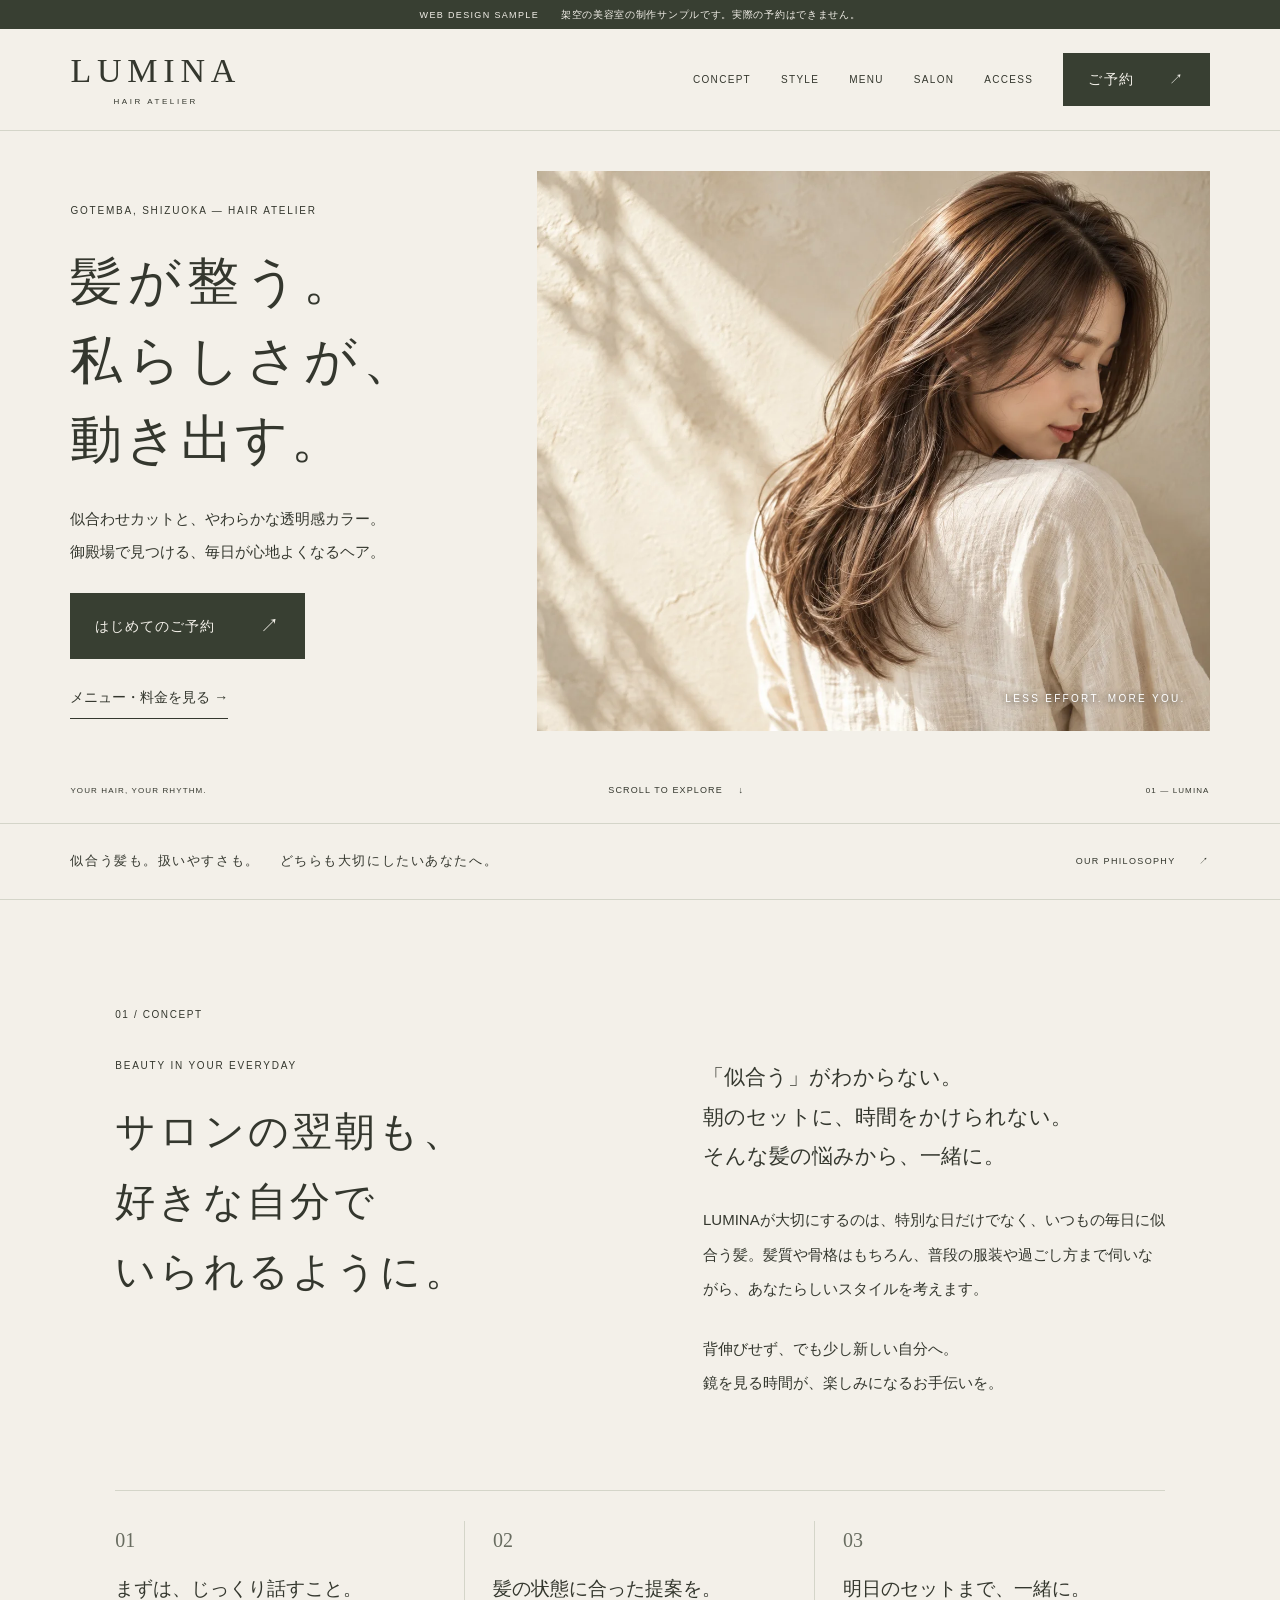
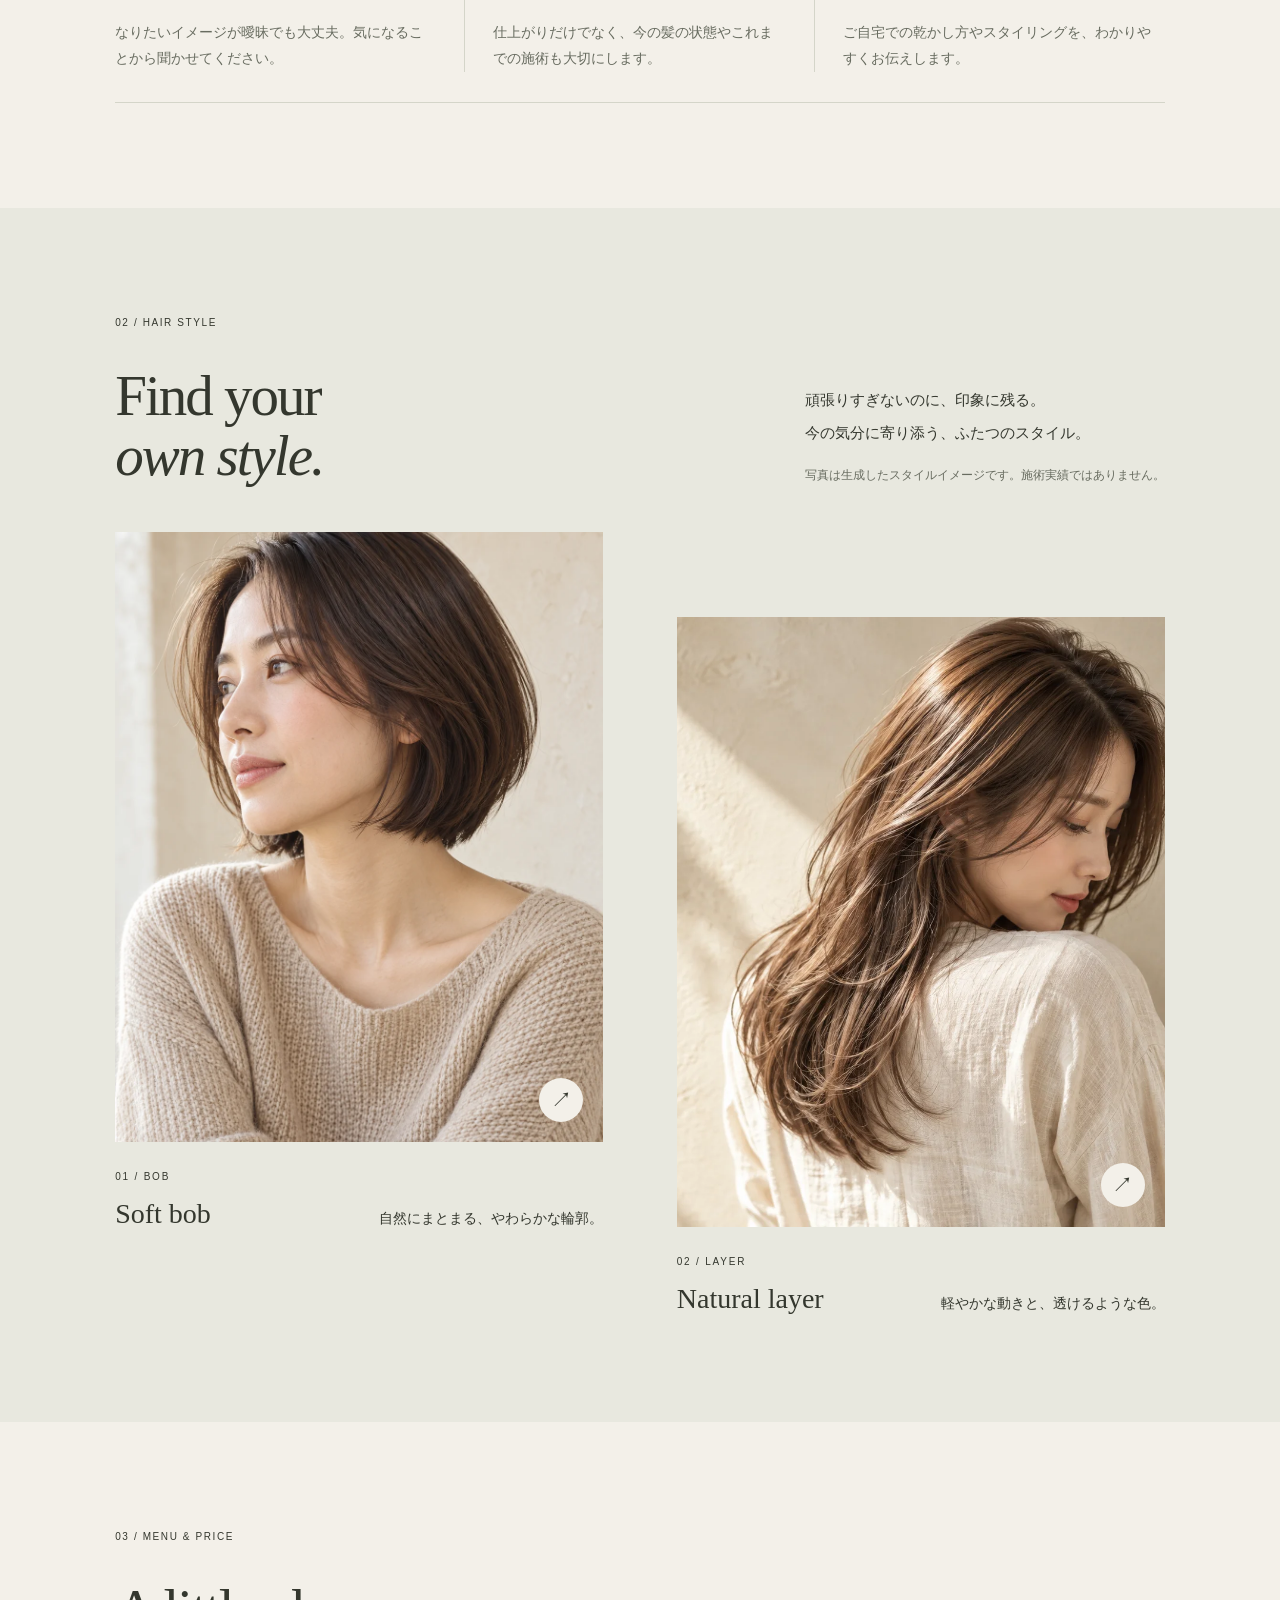
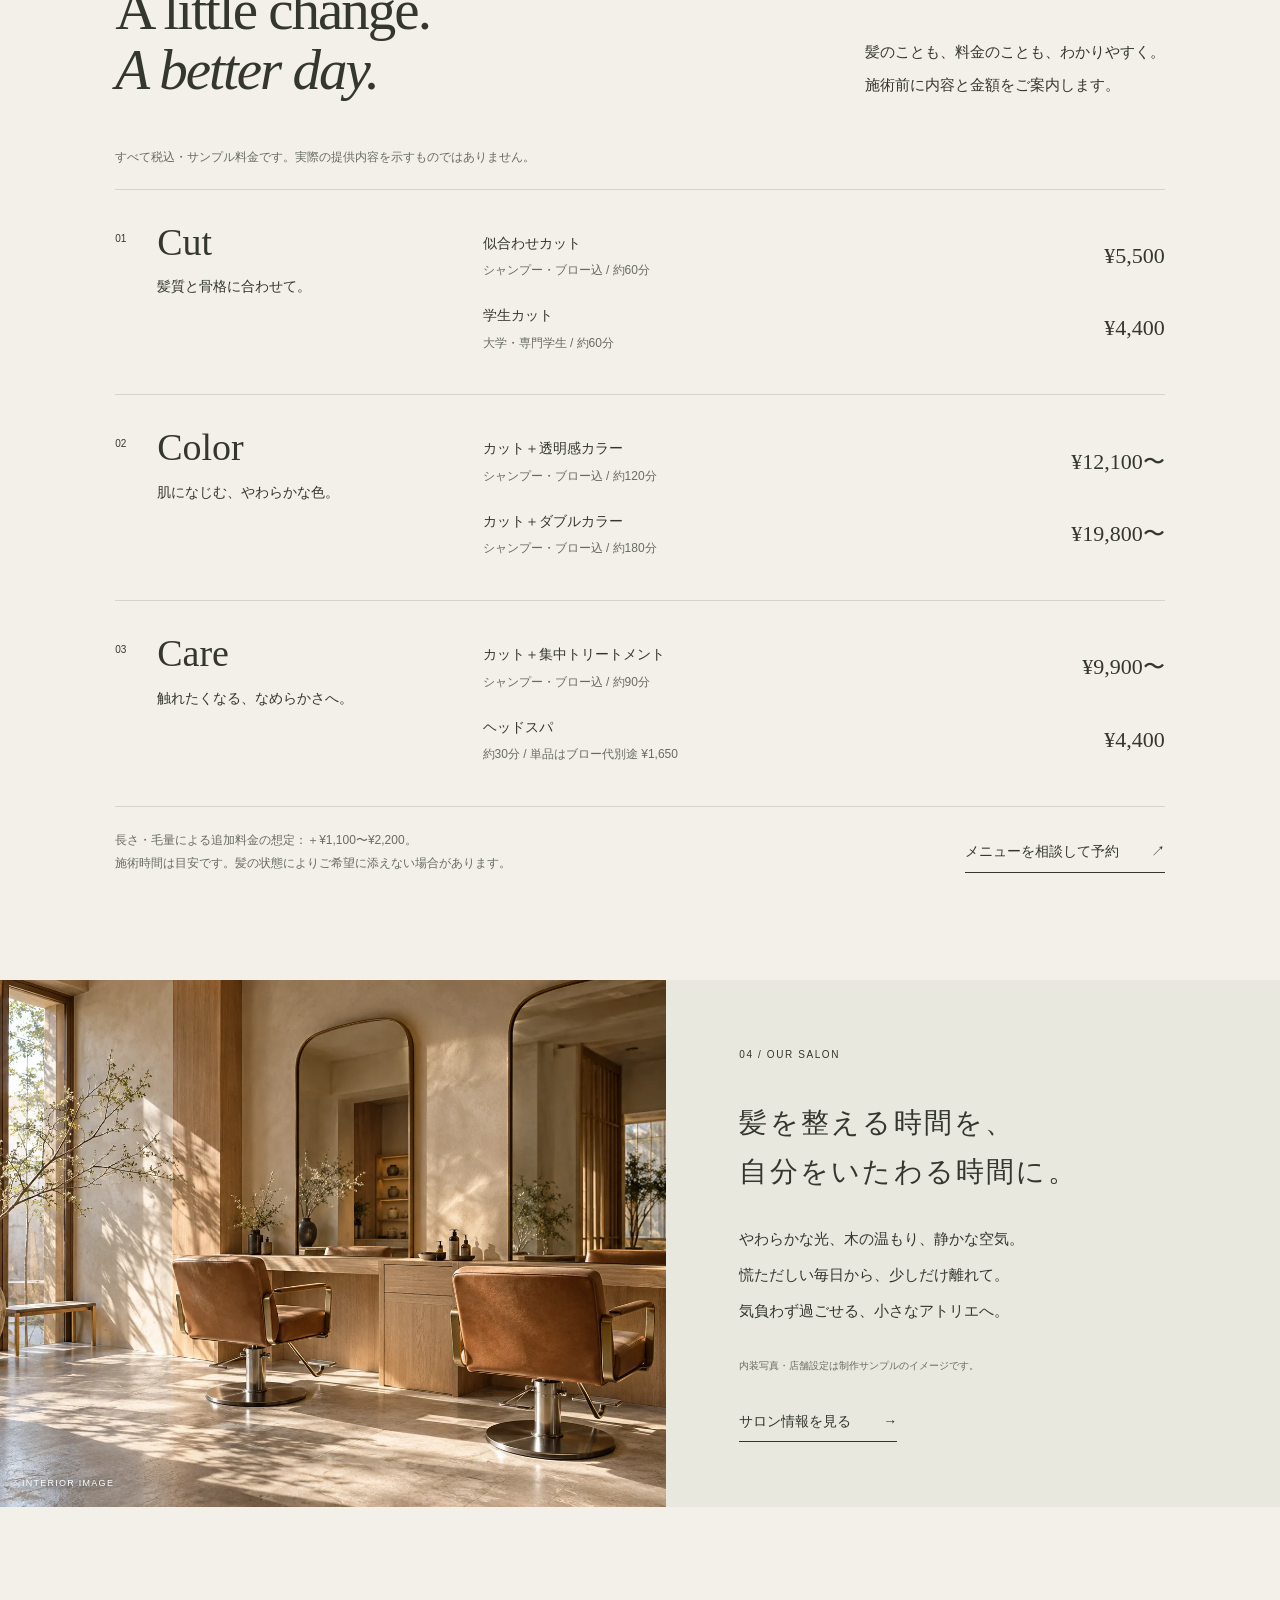
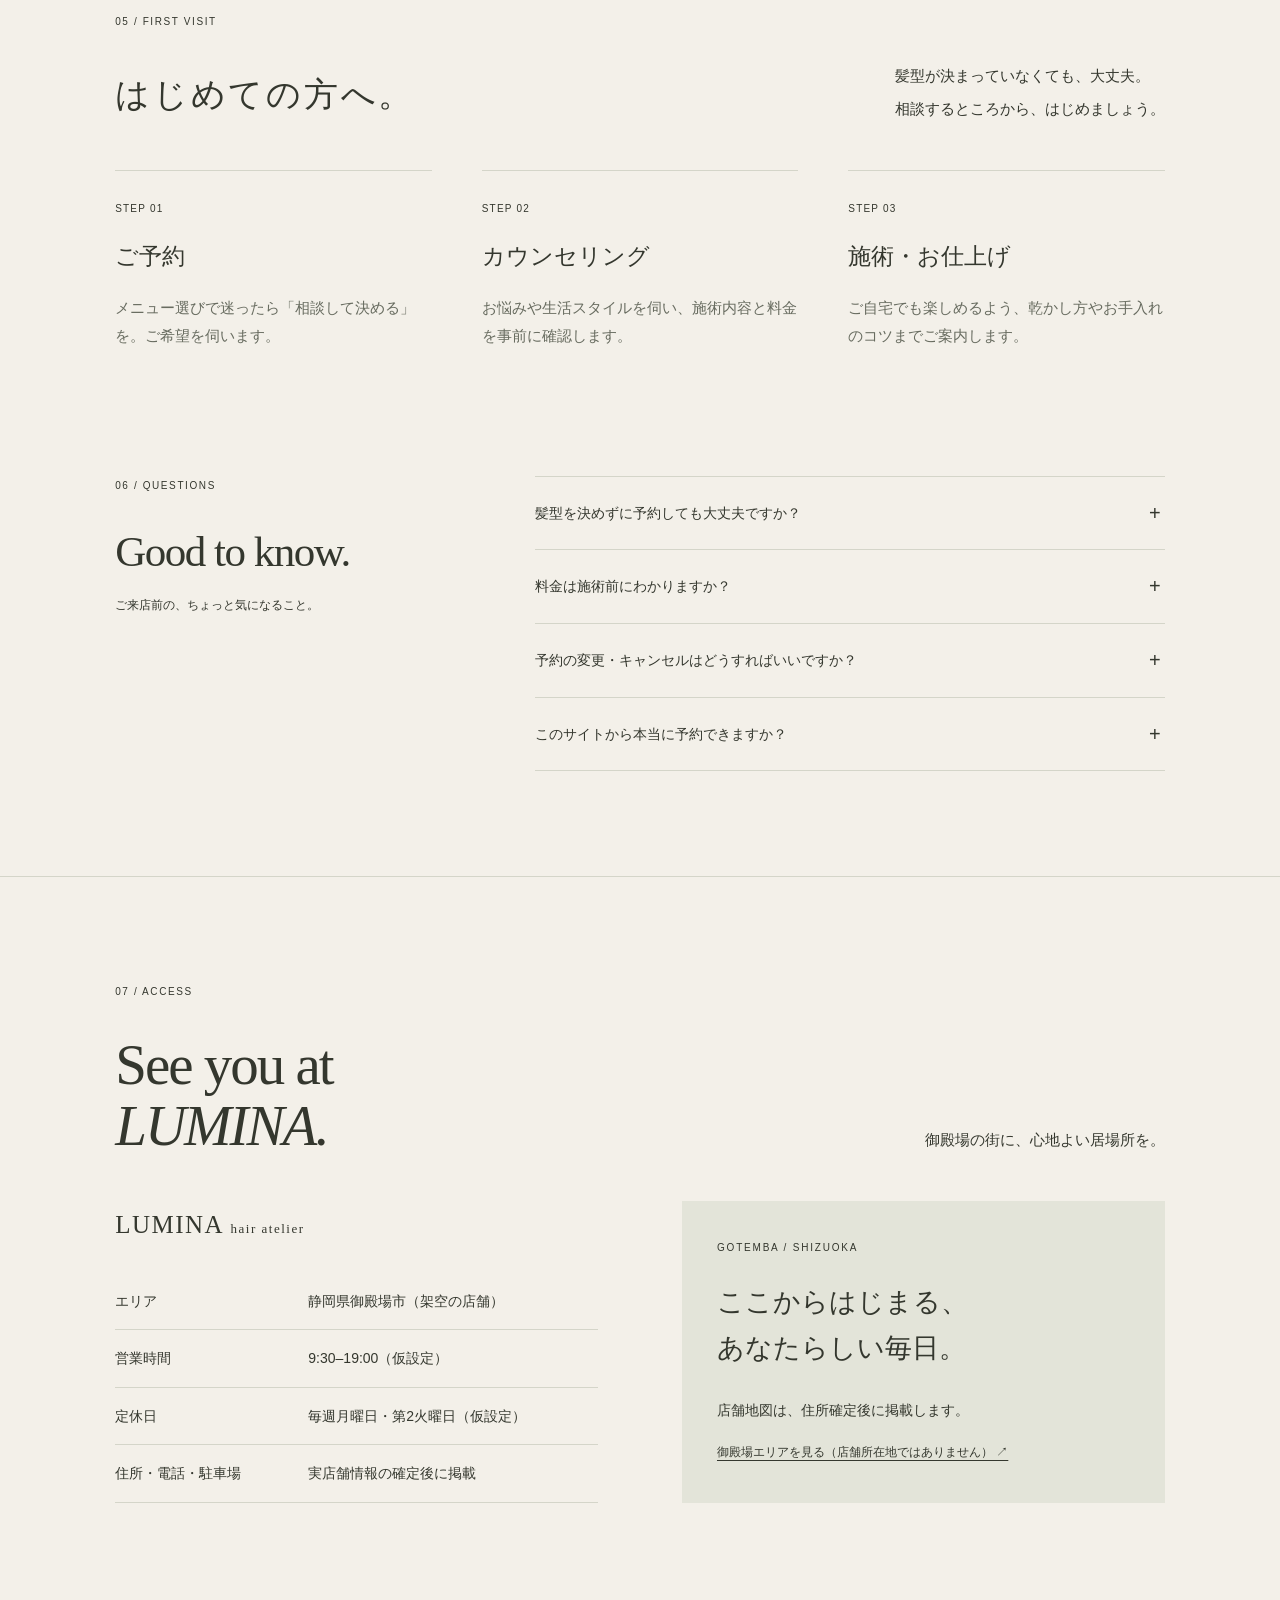
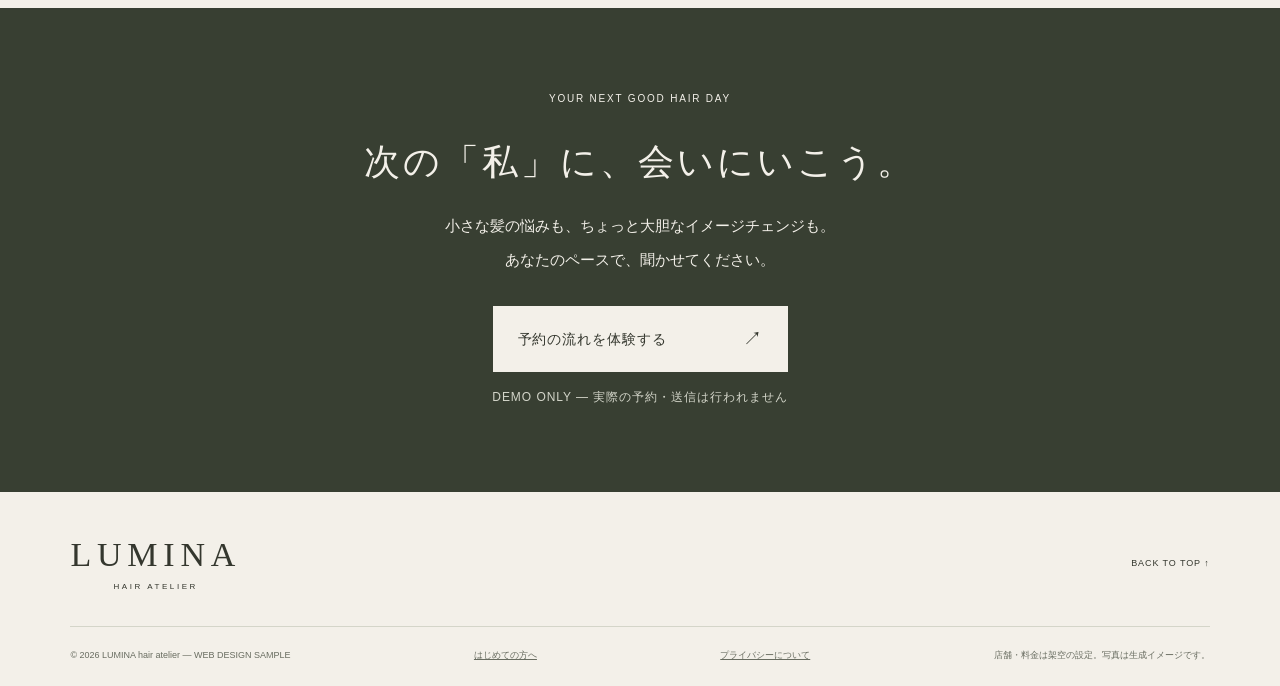
==== commit 46468954: "Add matching first-visit landing page for LUMINA salon" ====
--- a/index.html
+++ b/index.html
@@ -342,6 +342,7 @@
 </div>
 <div class="footer-bottom">
 <p>© 2026 LUMINA hair atelier — WEB DESIGN SAMPLE</p>
+<a href="lp.html">はじめての方へ</a>
 <a href="privacy.html">プライバシーについて</a>
 <p>店舗・料金は架空の設定。写真は生成イメージです。</p>
 </div>
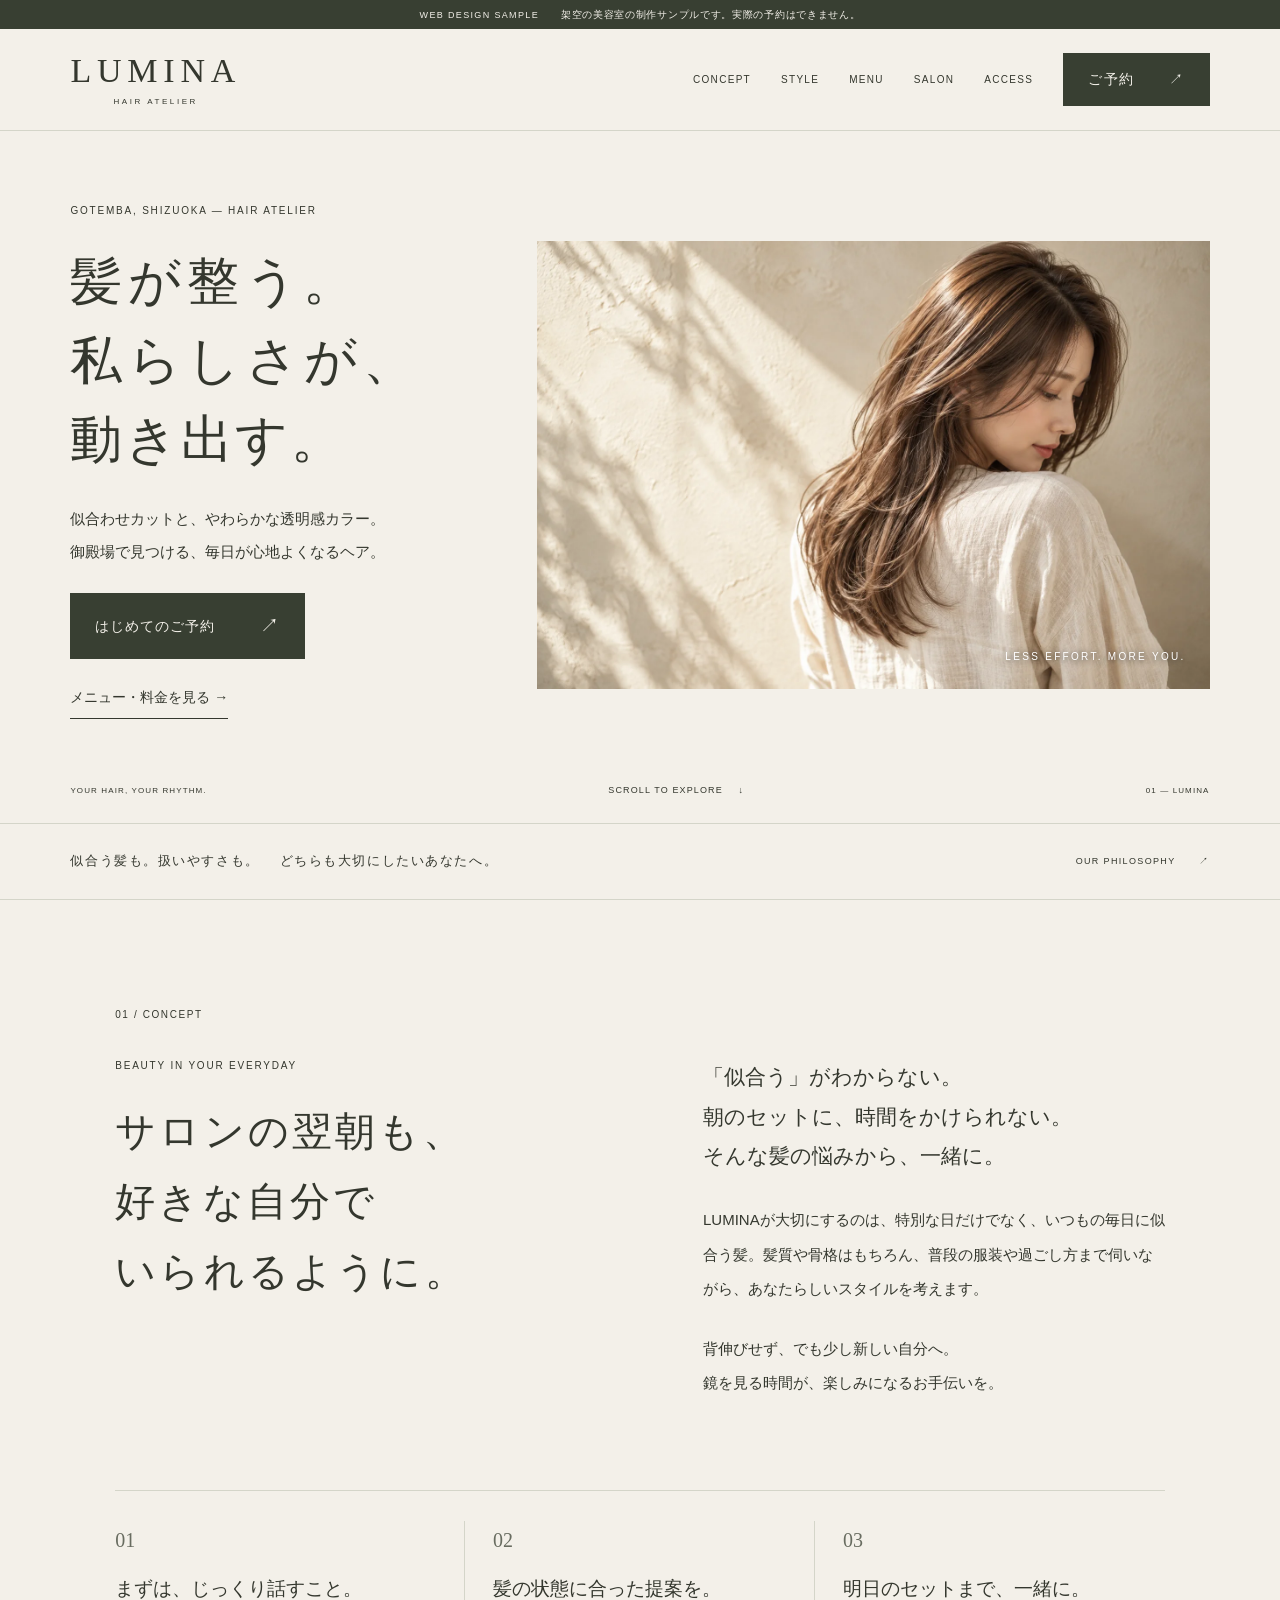
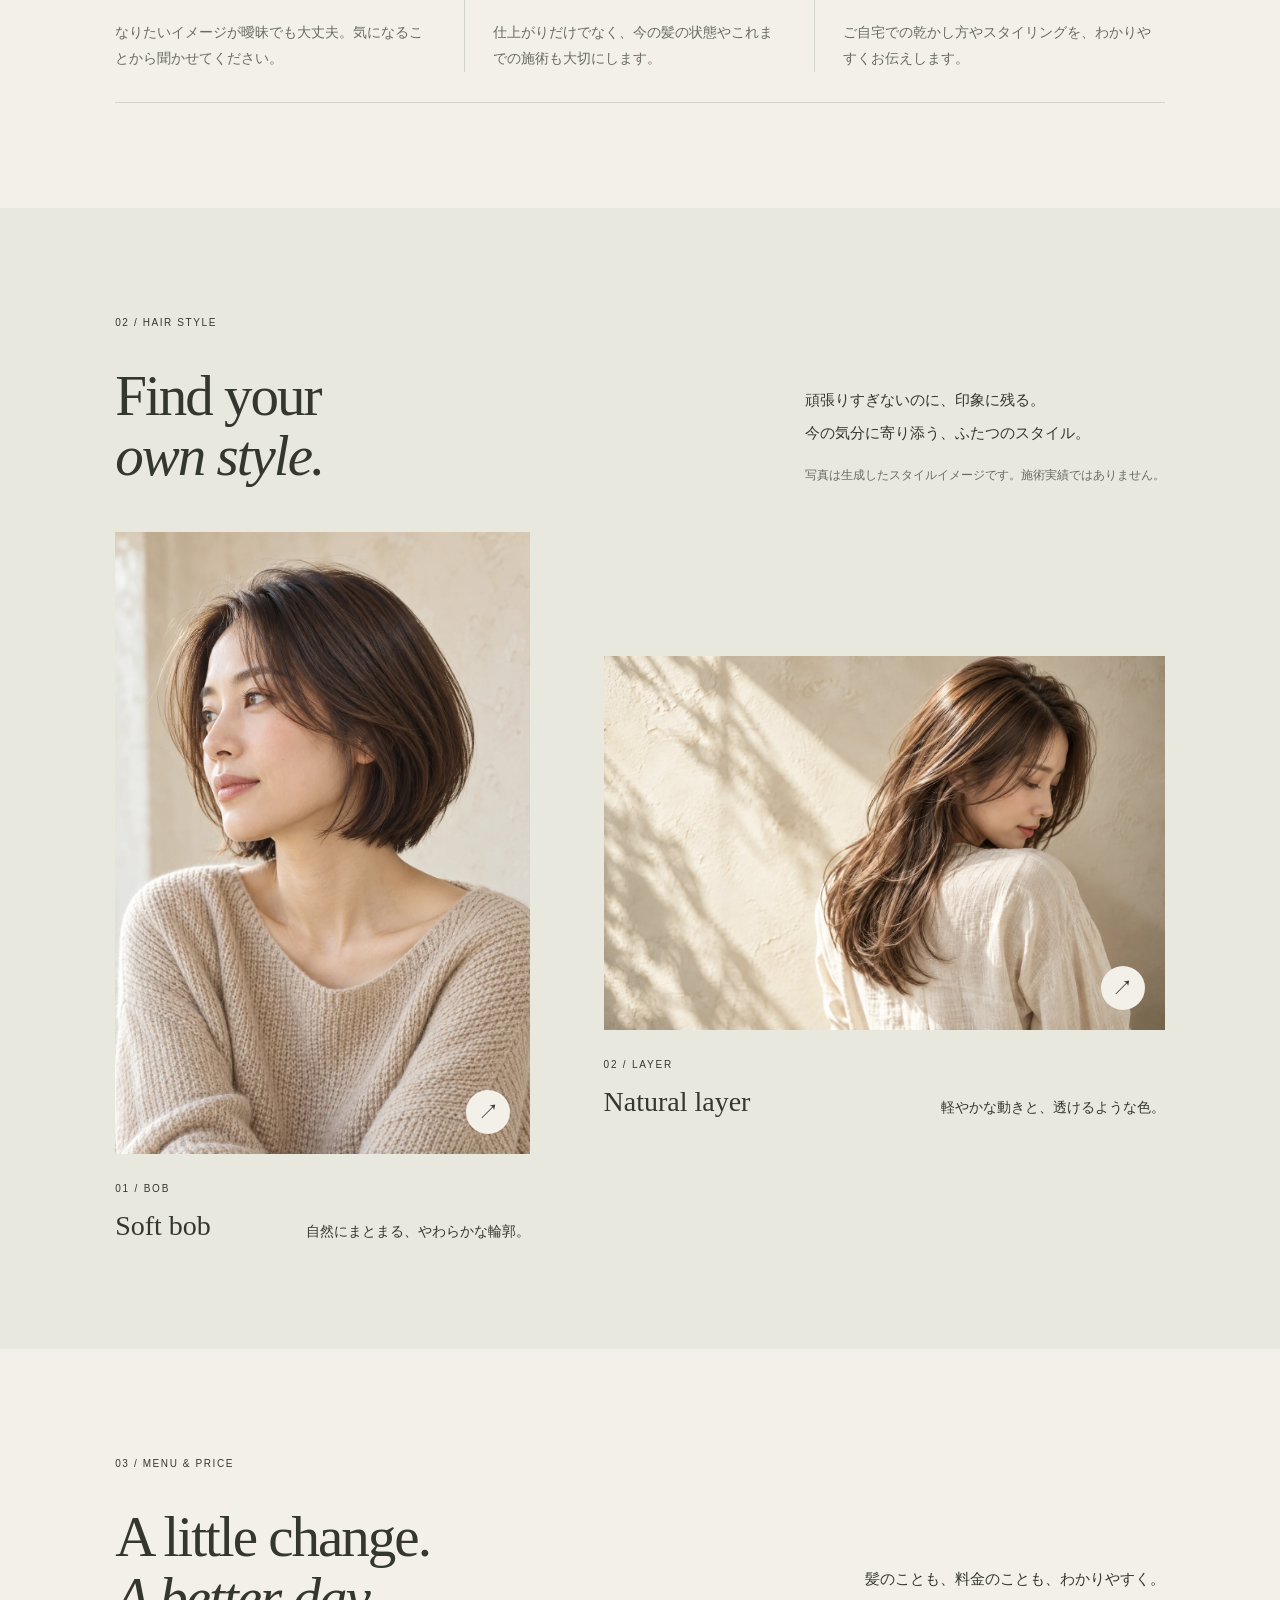
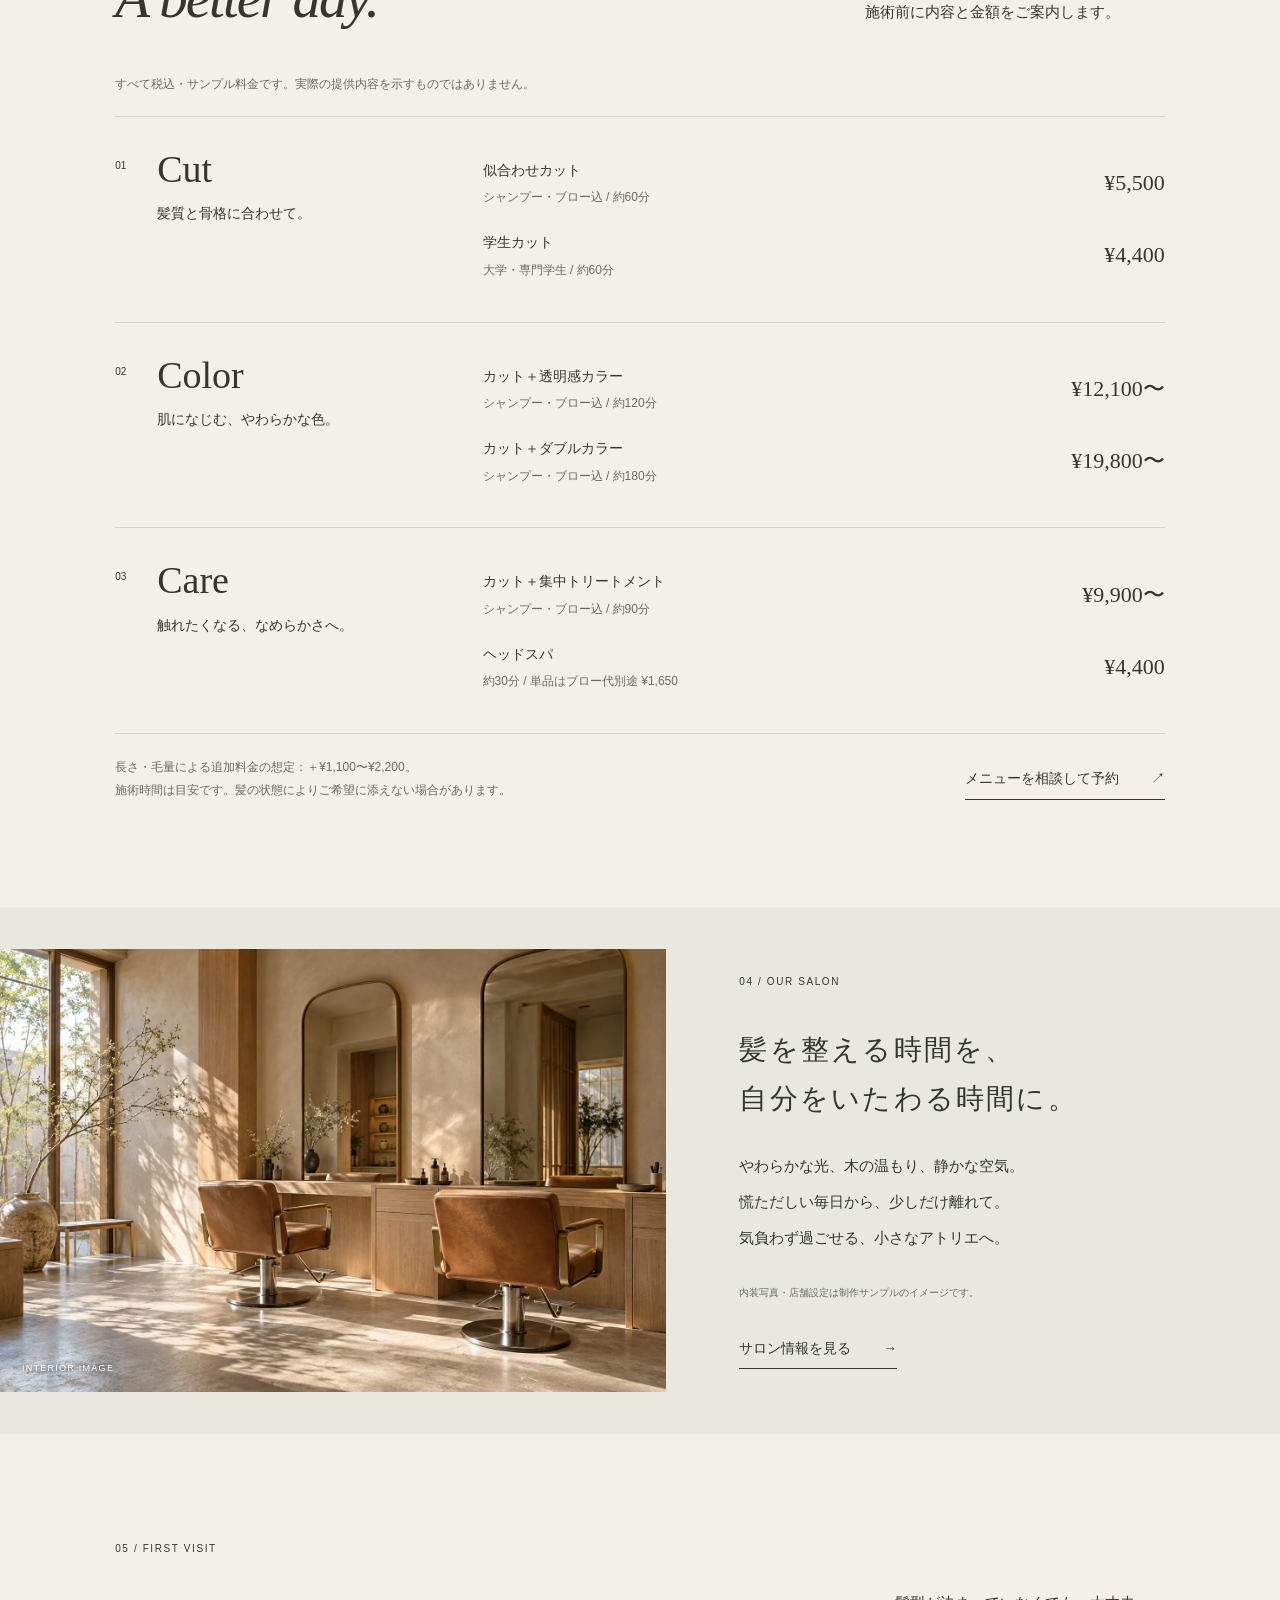
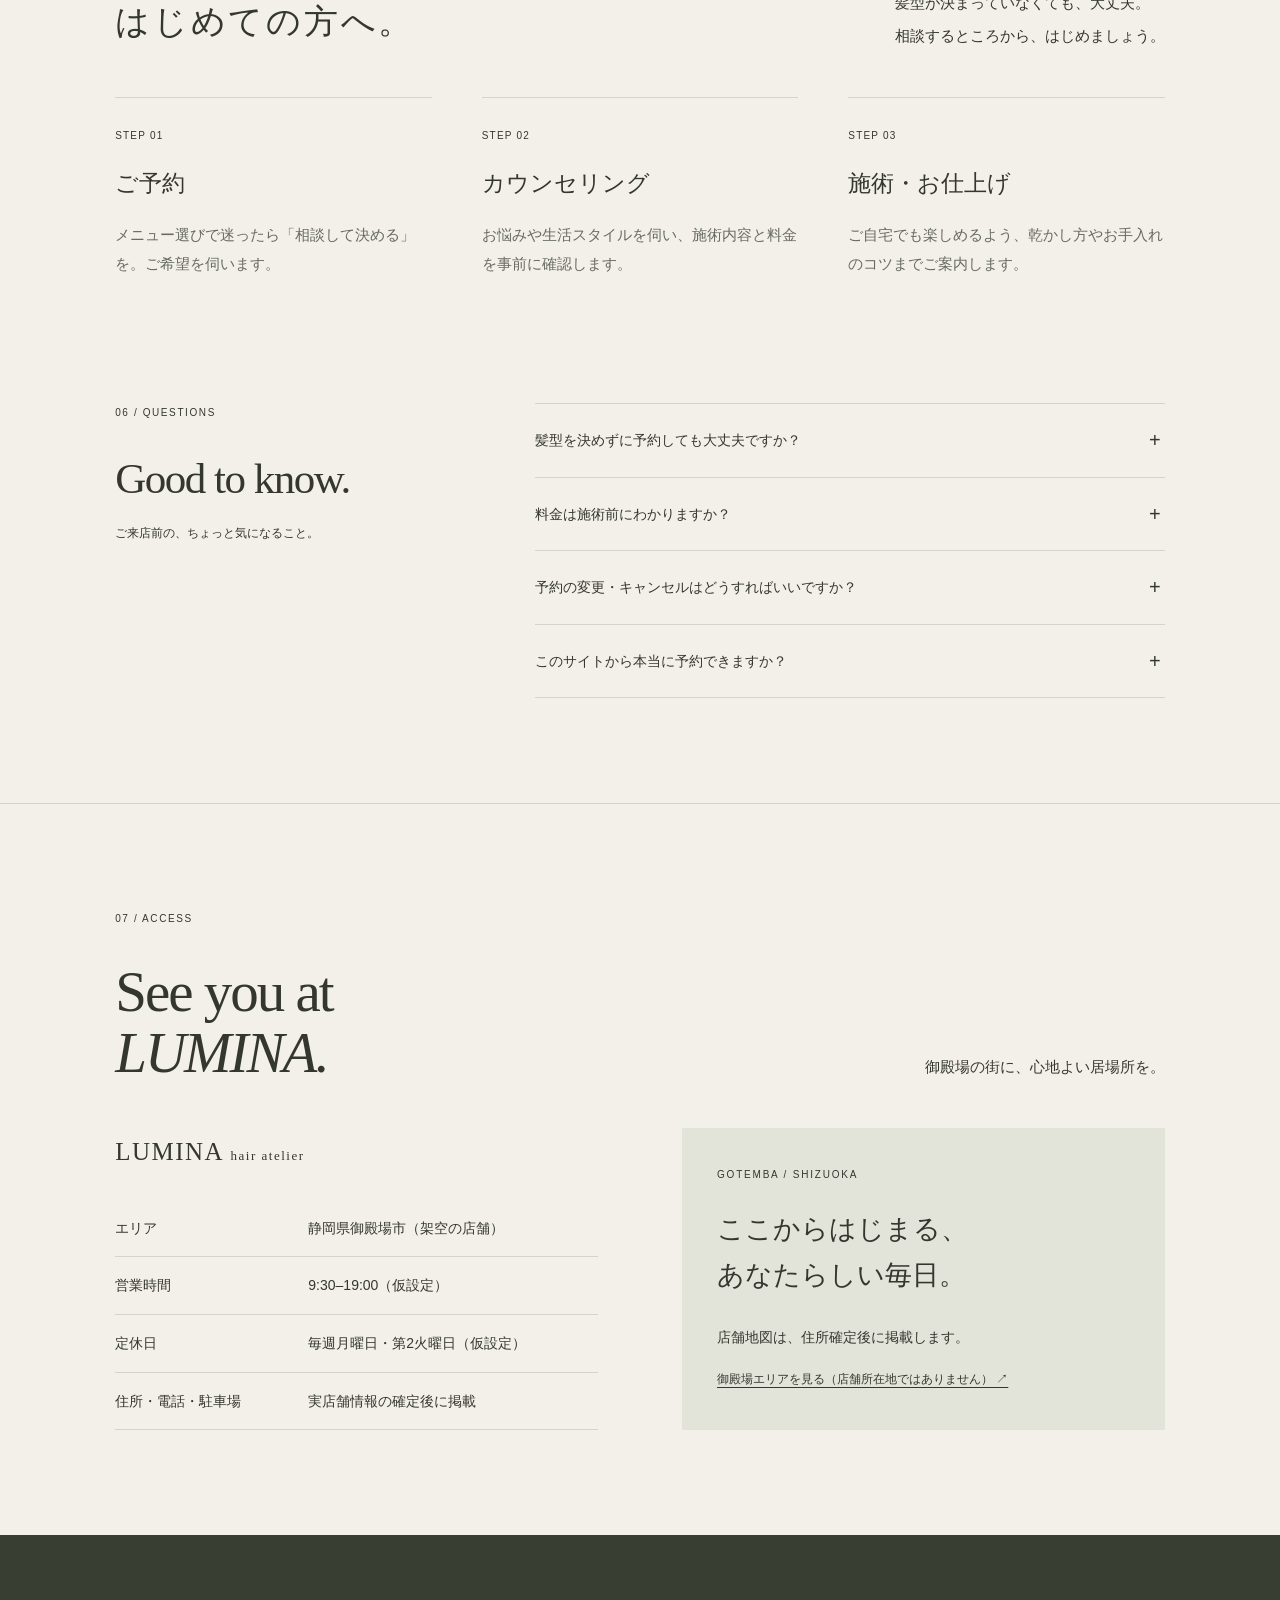
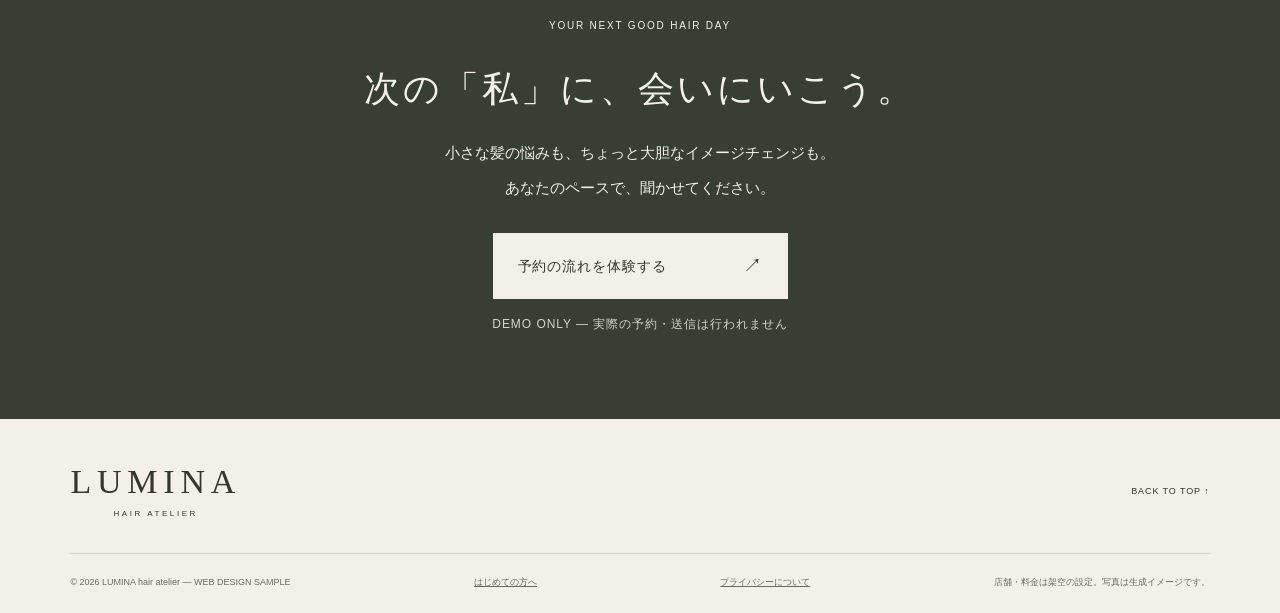
==== commit 1e5ca1a3: "Fix salon photo proportions and reduce aggressive image cropping on HP and LP" ====
--- a/index.html
+++ b/index.html
@@ -14,7 +14,7 @@
 <meta property="og:locale" content="ja_JP">
 <meta property="og:url" content="https://taikiyamakado-hash.github.io/salon-sample-site/">
 <link rel="icon" type="image/svg+xml" href="assets/favicon.svg">
-<link rel="stylesheet" href="styles.css">
+<link rel="stylesheet" href="styles.css?v=20261007-photo2">
 <script src="script.js" defer>
 </script>
 </head>
--- a/styles.css
+++ b/styles.css
@@ -40,8 +40,8 @@
 img {
   display:block;
   width:100%;
-  height:100%;
-  object-fit:cover;
+  height:auto;
+  object-fit:contain;
 }
 figure,p,h1,h2,h3 {
   margin:0;
@@ -1325,3 +1325,24 @@
     font-size:11px;
   }
 }
+
+/* Preserve the source photograph proportions; text must not size image boxes. */
+.hero { align-items:center; min-height:0; }
+.hero-photo { height:auto; width:100%; aspect-ratio:3/2; align-self:center; }
+.hero-photo img { width:100%; height:auto; aspect-ratio:3/2; object-fit:contain; }
+.style-grid { grid-template-columns:0.85fr 1.15fr; align-items:center; }
+.style-card.offset { padding-top:0; }
+.style-open { aspect-ratio:auto; background:transparent; }
+.style-open img { width:100%; height:auto; object-fit:contain; }
+.style-open:hover img { transform:none; }
+.salon { align-items:center; }
+.salon figure { min-height:0; height:auto; aspect-ratio:3/2; }
+.salon figure img { width:100%; height:auto; aspect-ratio:3/2; object-fit:contain; }
+@media(max-width:700px) {
+  .hero-photo { height:auto; aspect-ratio:3/2; }
+  .style-grid { grid-template-columns:1fr; gap:38px; max-width:480px; margin-inline:auto; }
+  .style-card:first-child { width:82%; margin-inline:auto; }
+  .style-card.offset { padding-top:0; }
+  .style-open { aspect-ratio:auto; }
+  .salon figure { height:auto; min-height:0; }
+}
